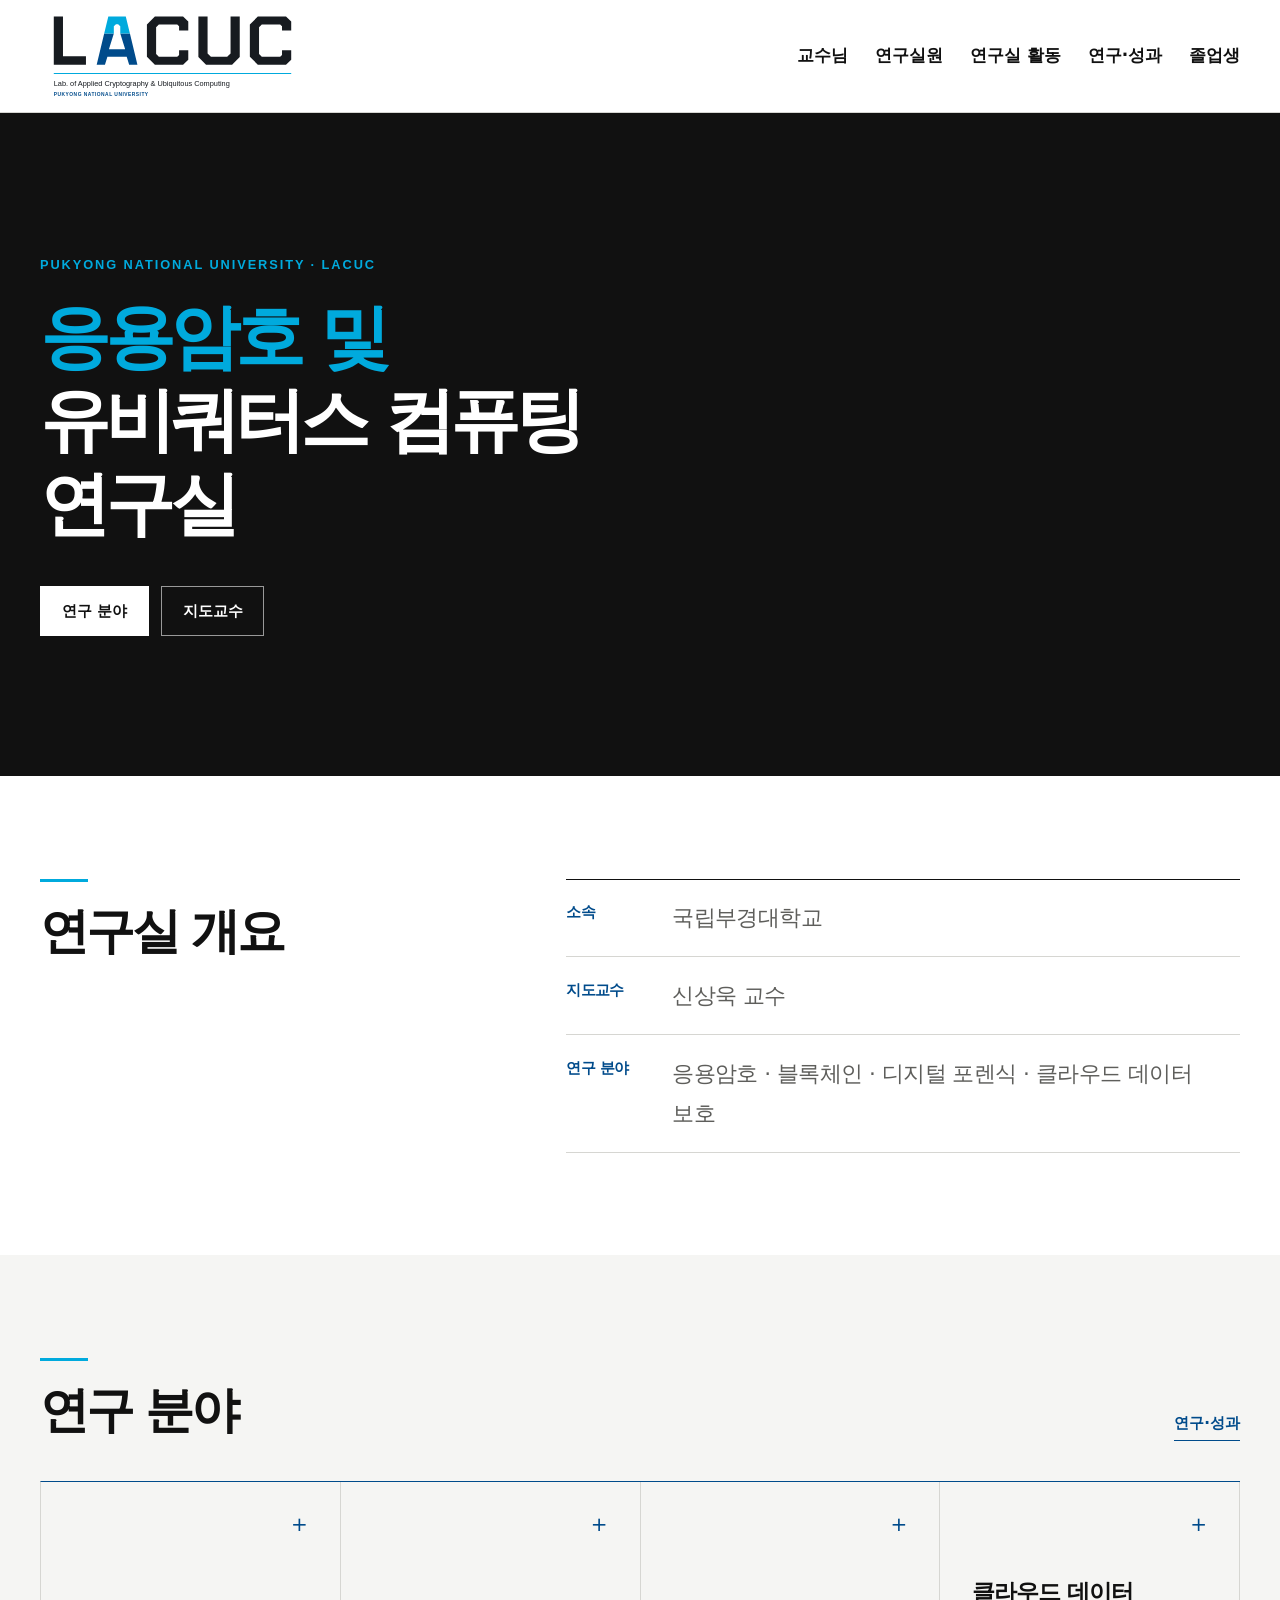
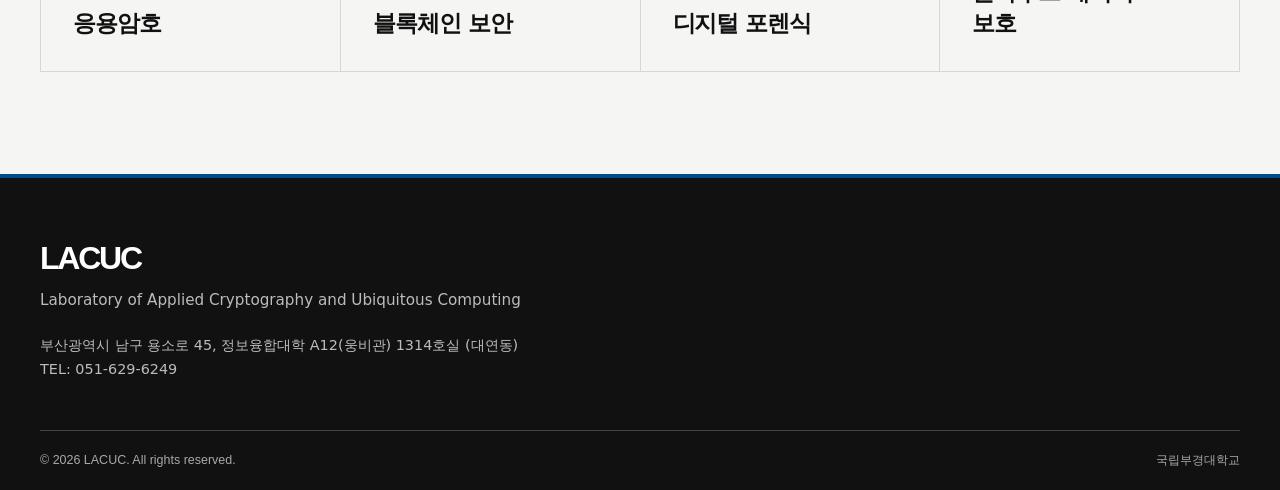
==== site/index.html @ 274a9382 "feat(fe): footer 학교명 표기 위치 정리" ====
<!doctype html>
<html lang="ko">
<head>
  <meta charset="utf-8">
  <meta name="viewport" content="width=device-width, initial-scale=1">
  <meta name="description" content="국립부경대학교 응용암호 및 유비쿼터스 컴퓨팅 연구실 LACUC. 지도교수, 구성원, 연구 분야와 논문을 소개합니다.">
  <title>LACUC | 응용암호 및 유비쿼터스 컴퓨팅 연구실</title>
  <link rel="icon" href="assets/brand/09-app-icon.svg" type="image/svg+xml">
  <link rel="stylesheet" href="assets/style.css">
  <script defer src="assets/main.js"></script>
</head>
<body>
  <a class="skip-link" href="#main">본문으로 이동</a>
  <header class="site-header">
    <div class="container header-inner">
      <a class="brand" href="index.html" aria-label="LACUC 홈으로 이동"><img src="assets/brand/05-signature.svg" alt="" width="265" height="103"></a>
      <button class="menu-toggle" type="button" aria-label="메뉴 열기" aria-controls="site-nav" aria-expanded="false"><span aria-hidden="true"></span></button>
      <nav class="site-nav" id="site-nav" aria-label="주 메뉴">
        <a href="professor.html">교수님</a>
        <a href="members.html">연구실원</a>
        <a href="activities.html">연구실 활동</a>
        <a href="research.html">연구·성과</a>
        <a href="alumni.html">졸업생</a>
      </nav>
    </div>
  </header>
  <main id="main">
    <section class="hero" aria-labelledby="hero-title">
      <div class="container hero-inner">
        <p class="eyebrow light">Pukyong National University · LACUC</p>
        <h1 id="hero-title"><span class="hero-accent">응용암호 및</span><span>유비쿼터스 컴퓨팅</span><span>연구실</span></h1>
        <div class="hero-actions">
          <a class="button inverse" href="research.html">연구 분야</a>
          <a class="button outline-light" href="professor.html">지도교수</a>
        </div>
      </div>
    </section>

    <section class="section" aria-labelledby="about-title">
      <div class="container intro-grid">
        <div><h2 class="section-title" id="about-title">연구실 개요</h2></div>
        <div class="intro-copy">
          <div class="rule-list" aria-label="연구실 개요">
            <div class="row"><strong>소속</strong><span>국립부경대학교</span></div>
            <div class="row"><strong>지도교수</strong><span>신상욱 교수</span></div>
            <div class="row"><strong>연구 분야</strong><span>응용암호 · 블록체인 · 디지털 포렌식 · 클라우드 데이터 보호</span></div>
          </div>
        </div>
      </div>
    </section>

    <section class="section soft" aria-labelledby="research-title">
      <div class="container">
        <div class="section-head"><div><h2 id="research-title">연구 분야</h2></div><a class="text-link" href="research.html">연구·성과</a></div>
        <div class="research-grid">
          <a class="research-card" href="research.html#fields"><h3>응용암호</h3><span class="card-corner" aria-hidden="true">+</span></a>
          <a class="research-card" href="research.html#fields"><h3>블록체인 보안</h3><span class="card-corner" aria-hidden="true">+</span></a>
          <a class="research-card" href="research.html#fields"><h3>디지털 포렌식</h3><span class="card-corner" aria-hidden="true">+</span></a>
          <a class="research-card" href="research.html#fields"><h3>클라우드 데이터 보호</h3><span class="card-corner" aria-hidden="true">+</span></a>
        </div>
      </div>
    </section>
  </main>
  <footer class="site-footer">
    <div class="container footer-inner"><div class="footer-brand">LACUC</div><p class="footer-title">Laboratory of Applied Cryptography and Ubiquitous Computing</p><address class="footer-contact">부산광역시 남구 용소로 45, 정보융합대학 A12(웅비관) 1314호실 (대연동)<br><a href="tel:+82516296249">TEL: 051-629-6249</a></address></div>
    <div class="container footer-bottom"><span>© <span data-year>2026</span> LACUC. All rights reserved.</span><span>국립부경대학교</span></div>
  </footer>
</body>
</html>
---- site/assets/style.css ----
:root {
  color-scheme: light;
  --ink: #111;
  --paper: #fff;
  --soft: #f5f5f3;
  --line: #d6d6d2;
  --muted: #5e5e5b;
  --pknu-navy: #004b8b;
  --pknu-cyan: #00aadd;
  --max: 1200px;
}

* { box-sizing: border-box; }

html { scroll-behavior: smooth; }

body {
  margin: 0;
  background: var(--paper);
  color: var(--ink);
  font-family: "Noto Sans KR", "Apple SD Gothic Neo", "Malgun Gothic", system-ui, sans-serif;
  font-size: 16px;
  line-height: 1.7;
  word-break: keep-all;
}

a { color: inherit; text-decoration: none; }
button { font: inherit; }
img { display: block; max-width: 100%; }
::selection { background: var(--pknu-navy); color: var(--paper); }
:focus-visible { outline: 2px solid currentColor; outline-offset: 4px; }

.skip-link {
  position: fixed;
  z-index: 100;
  left: 1rem;
  top: -5rem;
  padding: .65rem 1rem;
  background: var(--paper);
  color: var(--ink);
  border: 1px solid var(--ink);
}
.skip-link:focus { top: 1rem; }

.container { width: min(calc(100% - 3rem), var(--max)); margin-inline: auto; }
.site-header { position: relative; z-index: 20; background: var(--paper); border-bottom: 1px solid var(--line); }
.header-inner { min-height: 112px; display: flex; align-items: center; justify-content: space-between; gap: 2rem; }
.brand { display: inline-flex; align-items: center; line-height: 1; flex: none; }
.brand img { width: 265px; height: auto; }
.site-nav { display: flex; align-items: center; gap: clamp(1rem, 2.1vw, 2.5rem); }
.site-nav a { display: inline-flex; align-items: center; min-height: 112px; border-bottom: 2px solid transparent; font-size: 1.06rem; font-weight: 600; white-space: nowrap; }
.site-nav a:hover, .site-nav a[aria-current="page"] { border-bottom-color: var(--pknu-navy); color: var(--pknu-navy); }
.menu-toggle { display: none; width: 44px; height: 44px; align-items: center; justify-content: center; border: 1px solid var(--line); background: var(--paper); color: var(--ink); cursor: pointer; }
.menu-toggle span, .menu-toggle span::before, .menu-toggle span::after { display: block; width: 18px; height: 1.5px; background: currentColor; content: ""; position: relative; }
.menu-toggle span::before { position: absolute; top: -6px; }
.menu-toggle span::after { position: absolute; top: 6px; }

.eyebrow { margin: 0 0 1.3rem; font-family: Arial, sans-serif; font-size: .8rem; font-weight: 800; letter-spacing: .15em; text-transform: uppercase; }
.eyebrow.light { color: var(--pknu-cyan); }
.hero { position: relative; overflow: hidden; background: var(--ink); color: var(--paper); }
.hero-inner { padding-block: clamp(6rem, 11vw, 10rem); }
.hero h1 { margin: 0; max-width: 1100px; font-size: clamp(2.7rem, 5.5vw, 5.5rem); line-height: 1.18; font-weight: 750; letter-spacing: -.07em; }
.hero h1 span { display: block; }
.hero-accent { color: var(--pknu-cyan); }
.hero-actions { display: flex; gap: .75rem; flex-wrap: wrap; margin-top: 2.5rem; }
.button { display: inline-flex; align-items: center; justify-content: center; min-height: 50px; padding: .7rem 1.3rem; border: 1px solid var(--ink); font-size: .92rem; font-weight: 700; transition: background .2s, color .2s; }
.button:hover { background: #444; color: #fff; }
.button.inverse { border-color: #fff; background: #fff; color: var(--ink); }
.button.inverse:hover { border-color: var(--pknu-cyan); background: var(--pknu-cyan); color: var(--ink); }
.button.outline-light { border-color: #999; color: #fff; }
.button.outline-light:hover { border-color: #fff; background: #fff; color: var(--ink); }

.section { padding-block: clamp(4.5rem, 8vw, 8rem); }
.section.soft { background: var(--soft); }
.section-head { display: flex; align-items: end; justify-content: space-between; gap: 2rem; margin-bottom: 2.5rem; }
.section-head h2, .section-title { margin: 0; font-size: clamp(2rem, 3.8vw, 3.6rem); line-height: 1.25; letter-spacing: -.065em; font-weight: 750; }
.section-head h2::before, .section-title::before { display: block; width: 48px; height: 3px; margin-bottom: 1.2rem; background: var(--pknu-cyan); content: ""; }
.text-link { display: inline-flex; align-items: center; padding-bottom: .2rem; border-bottom: 1px solid var(--pknu-navy); color: var(--pknu-navy); font-size: .94rem; font-weight: 700; white-space: nowrap; }
.text-link:hover { opacity: .6; }
.intro-grid { display: grid; grid-template-columns: minmax(260px, .8fr) 1.2fr; gap: clamp(2rem, 6vw, 7rem); align-items: start; }
.intro-copy { max-width: 700px; font-size: clamp(1.1rem, 1.8vw, 1.35rem); line-height: 1.85; letter-spacing: -.025em; }
.rule-list { border-top: 1px solid var(--ink); }
.rule-list .row { display: grid; grid-template-columns: 90px 1fr; gap: 1rem; border-bottom: 1px solid var(--line); padding-block: 1.15rem; }
.rule-list strong { color: var(--pknu-navy); font-size: .92rem; }
.rule-list span { color: var(--muted); }

.research-grid { display: grid; grid-template-columns: repeat(4, minmax(0, 1fr)); border-top: 1px solid var(--pknu-navy); border-left: 1px solid var(--line); }
.research-card { min-height: 190px; display: flex; align-items: end; justify-content: space-between; gap: 1rem; padding: 2rem; border-right: 1px solid var(--line); border-bottom: 1px solid var(--line); transition: background .2s, color .2s; }
.research-card:hover { background: #f1f4f6; color: var(--pknu-navy); }
.research-card h3 { margin: 0; font-size: 1.45rem; line-height: 1.35; letter-spacing: -.045em; }
.research-card .card-corner { align-self: flex-start; color: var(--pknu-navy); font-size: 1.25rem; line-height: 1; }

.page-hero { border-bottom: 1px solid var(--ink); }
.page-hero .container { padding-block: clamp(3.5rem, 6vw, 5.5rem); }
.page-hero h1 { margin: 0; font-size: clamp(3.1rem, 6.5vw, 6rem); line-height: 1.14; letter-spacing: -.075em; }
.page-hero h1::before { display: block; width: 54px; height: 4px; margin-bottom: 1.5rem; background: var(--pknu-cyan); content: ""; }
.page-hero p:not(.eyebrow) { max-width: 670px; margin: 1.3rem 0 0; color: var(--muted); font-size: 1.08rem; }
.section-divider { position: relative; border-top: 1px solid var(--ink); padding-top: 1.4rem; }
.section-divider::before { position: absolute; top: -1px; left: 0; width: 54px; height: 3px; background: var(--pknu-cyan); content: ""; }
.subsection-head { display: flex; justify-content: space-between; align-items: baseline; gap: 1.5rem; margin-bottom: 1.8rem; }
.subsection-head h2 { margin: 0; font-size: clamp(1.7rem, 3vw, 2.5rem); letter-spacing: -.06em; }

.professor-layout { display: grid; grid-template-columns: minmax(280px, 410px) 1fr; gap: clamp(2.5rem, 7vw, 7rem); align-items: start; }
.professor-photo { margin: 0; }
.professor-photo img { width: 100%; aspect-ratio: 4 / 5; object-fit: cover; object-position: center top; background: var(--soft); }
.professor-info h2 { margin: .4rem 0 0; color: var(--pknu-navy); font-size: clamp(3rem, 5vw, 5rem); line-height: 1.15; letter-spacing: -.08em; }
.professor-info .romanized { margin: .3rem 0 1.8rem; color: var(--muted); font-family: Arial, sans-serif; font-size: 1.2rem; }
.detail-list { margin: 0; border-top: 1px solid var(--ink); }
.detail-list div { display: grid; grid-template-columns: 130px 1fr; gap: 1rem; padding-block: 1rem; border-bottom: 1px solid var(--line); }
.detail-list dt { font-weight: 700; }
.detail-list dd { margin: 0; color: var(--muted); }
.email-copy { padding: 0; border: 0; background: none; color: var(--pknu-navy); font: inherit; text-align: left; text-decoration: underline; text-underline-offset: .2em; overflow-wrap: anywhere; cursor: pointer; }
.email-copy:disabled { color: var(--muted); text-decoration: none; cursor: default; }
.copy-feedback:not(:empty) { margin-left: .5rem; color: var(--pknu-navy); font-size: .85em; }
.timeline { border-top: 1px solid var(--ink); }
.timeline-item { display: grid; grid-template-columns: 220px 1fr; gap: 2rem; padding-block: 1.3rem; border-bottom: 1px solid var(--line); }
.timeline-item .date { color: var(--pknu-navy); font-family: Arial, sans-serif; font-weight: 700; letter-spacing: .02em; }
.timeline-item p { margin: 0; }
.timeline-item strong { display: block; }
.timeline-item span { color: var(--muted); }

.placeholder { min-height: 330px; display: grid; place-items: center; padding: 2.5rem; border: 1px solid var(--line); background: var(--soft); text-align: center; }
.placeholder-inner { max-width: 370px; }
.placeholder-symbol { width: 49px; height: 49px; display: grid; place-items: center; margin: 0 auto 1.3rem; border: 1px solid #999; border-radius: 50%; color: #777; font-family: Arial, sans-serif; font-size: 1.35rem; }
.placeholder h3 { margin: 0 0 .5rem; font-size: 1.25rem; letter-spacing: -.035em; }
.placeholder p { margin: 0; color: var(--muted); font-size: .93rem; }
.placeholder.compact { min-height: 235px; }
.member-grid { display: grid; grid-template-columns: repeat(2, minmax(0, 1fr)); gap: 1.2rem; }
.member-card { display: grid; grid-template-columns: 42% 1fr; border: 1px solid var(--line); background: var(--paper); }
.member-card .photo-placeholder { min-height: 280px; display: grid; place-items: center; background: var(--soft); border-right: 1px dashed var(--line); color: #777; text-align: center; font-size: .9rem; }
.member-card > img { width: 100%; height: 100%; min-height: 280px; object-fit: cover; }
.member-card .card-body { padding: 1.4rem; }
.member-card h3 { margin: 0 0 .4rem; font-size: 1.1rem; }
.member-card p { margin: 0; color: var(--muted); font-size: .9rem; }
.member-card dl { margin: 1.2rem 0 0; border-top: 1px solid var(--line); }
.member-card dl div { display: flex; gap: 1rem; justify-content: space-between; padding-top: .55rem; font-size: .9rem; }
.member-card dt { font-weight: 700; }
.member-card dd { min-width: 0; margin: 0; color: var(--muted); overflow-wrap: anywhere; }
.member-card dd a { color: var(--pknu-navy); text-decoration: underline; text-underline-offset: .2em; }
.gallery-grid { display: grid; grid-template-columns: repeat(3, minmax(0, 1fr)); grid-auto-rows: 220px; gap: 1rem; }
.gallery-slot { display: flex; flex-direction: column; align-items: center; justify-content: center; padding: 1rem; border: 1px dashed #aaa; background: var(--soft); color: var(--muted); text-align: center; }
.gallery-slot:first-child { grid-column: span 2; grid-row: span 2; }
.gallery-slot span { display: grid; place-items: center; width: 42px; height: 42px; border: 1px solid #999; border-radius: 50%; font-family: Arial, sans-serif; font-size: 1.4rem; }
.gallery-slot p { margin: .75rem 0 0; font-size: .93rem; }
.gallery-slot:has(> img) { padding: 0; border-style: solid; }
.gallery-slot > img { width: 100%; height: 100%; object-fit: cover; }

.field-list { border-top: 1px solid var(--pknu-navy); }
.field-row { display: flex; align-items: center; gap: 1.5rem; padding-block: 1.7rem; border-bottom: 1px solid var(--line); }
.field-row::before { width: 8px; height: 8px; flex: none; background: var(--pknu-cyan); content: ""; }
.field-row h3 { margin: 0; font-size: clamp(1.25rem, 2vw, 1.65rem); letter-spacing: -.045em; }
.paper-list { border-top: 1px solid var(--ink); }
.paper-item { display: grid; grid-template-columns: 72px 1fr; gap: 1.5rem; padding-block: 1.4rem; border-bottom: 1px solid var(--line); }
.paper-year { color: var(--pknu-navy); font-family: Arial, sans-serif; font-weight: 800; }
.paper-item h3 { margin: 0 0 .35rem; font-size: 1.08rem; font-weight: 700; line-height: 1.5; word-break: normal; overflow-wrap: anywhere; }
.paper-item p { margin: 0; color: var(--muted); font-size: .9rem; }
.alumni-grid { display: grid; grid-template-columns: repeat(3, minmax(0, 1fr)); margin: 0; padding: 0; border-top: 1px solid var(--pknu-navy); border-left: 1px solid var(--line); list-style: none; }
.alumni-grid li { min-height: 125px; display: flex; align-items: center; padding: 1.8rem; border-right: 1px solid var(--line); border-bottom: 1px solid var(--line); font-size: clamp(1.25rem, 2vw, 1.7rem); font-weight: 700; letter-spacing: -.045em; }
.alumni-grid small { display: block; margin-top: .2rem; color: var(--muted); font-size: .9rem; font-weight: 500; line-height: 1.4; letter-spacing: 0; overflow-wrap: anywhere; }

.site-footer { border-top: 4px solid var(--pknu-navy); background: var(--ink); color: var(--paper); }
.footer-inner { padding-block: 4rem 3rem; }
.footer-brand { font-family: Arial, sans-serif; font-size: 2rem; font-weight: 800; letter-spacing: -.07em; line-height: 1; }
.footer-title { margin: .85rem 0 0; color: #bcbcbc; font-size: .95rem; white-space: nowrap; }
.footer-contact { margin: 1.2rem 0 0; color: #bcbcbc; font-size: .9rem; font-style: normal; }
.footer-contact a { color: inherit; text-decoration: none; }
.footer-bottom { display: flex; justify-content: space-between; gap: 1rem; padding-block: 1.2rem; border-top: 1px solid #444; color: #a9a9a9; font-family: Arial, sans-serif; font-size: .78rem; }

@media (max-width: 960px) {
  .header-inner { min-height: 84px; }
  .brand img { width: 205px; }
  .menu-toggle { display: inline-flex; }
  .site-nav { display: none; position: absolute; top: 84px; left: 0; right: 0; padding: .5rem 1.5rem 1.4rem; background: var(--paper); border-bottom: 1px solid var(--ink); box-shadow: 0 18px 25px rgba(0,0,0,.06); }
  .site-nav.open { display: grid; gap: 0; }
  .site-nav a { min-height: 52px; border-bottom: 1px solid var(--line); }
  .site-nav a[aria-current="page"] { border-bottom-color: var(--ink); }
  .intro-grid, .professor-layout { grid-template-columns: 1fr; }
  .professor-photo { max-width: 410px; }
  .research-grid { grid-template-columns: repeat(2, minmax(0, 1fr)); }
  .gallery-grid { grid-template-columns: repeat(2, 1fr); }
  .alumni-grid { grid-template-columns: repeat(2, 1fr); }
}

@media (max-width: 800px) {
  .member-grid { grid-template-columns: 1fr; }
}

@media (max-width: 640px) {
  .container { width: min(calc(100% - 2rem), var(--max)); }
  .brand img { width: 180px; }
  .hero-inner { padding-block: 6rem 5rem; }
  .hero h1 { font-size: clamp(2.35rem, 9vw, 3.5rem); }
  .section-head, .subsection-head { display: block; }
  .section-head .text-link { margin-top: 1.3rem; }
  .research-grid, .member-grid, .gallery-grid, .alumni-grid { grid-template-columns: 1fr; }
  .research-card { min-height: 145px; padding: 1.5rem; }
  .member-card { grid-template-columns: 38% 1fr; }
  .member-card .photo-placeholder { min-height: 230px; }
  .member-card > img { min-height: 230px; }
  .gallery-grid { grid-auto-rows: 210px; }
  .gallery-slot:first-child { grid-column: auto; grid-row: auto; }
  .timeline-item { grid-template-columns: 1fr; gap: .3rem; }
  .footer-bottom { display: block; }
  .footer-title { white-space: normal; }
  .footer-bottom > span { display: block; margin-bottom: .4rem; }
}

@media (prefers-reduced-motion: reduce) {
  html { scroll-behavior: auto; }
  *, *::before, *::after { transition-duration: .01ms !important; animation-duration: .01ms !important; }
}
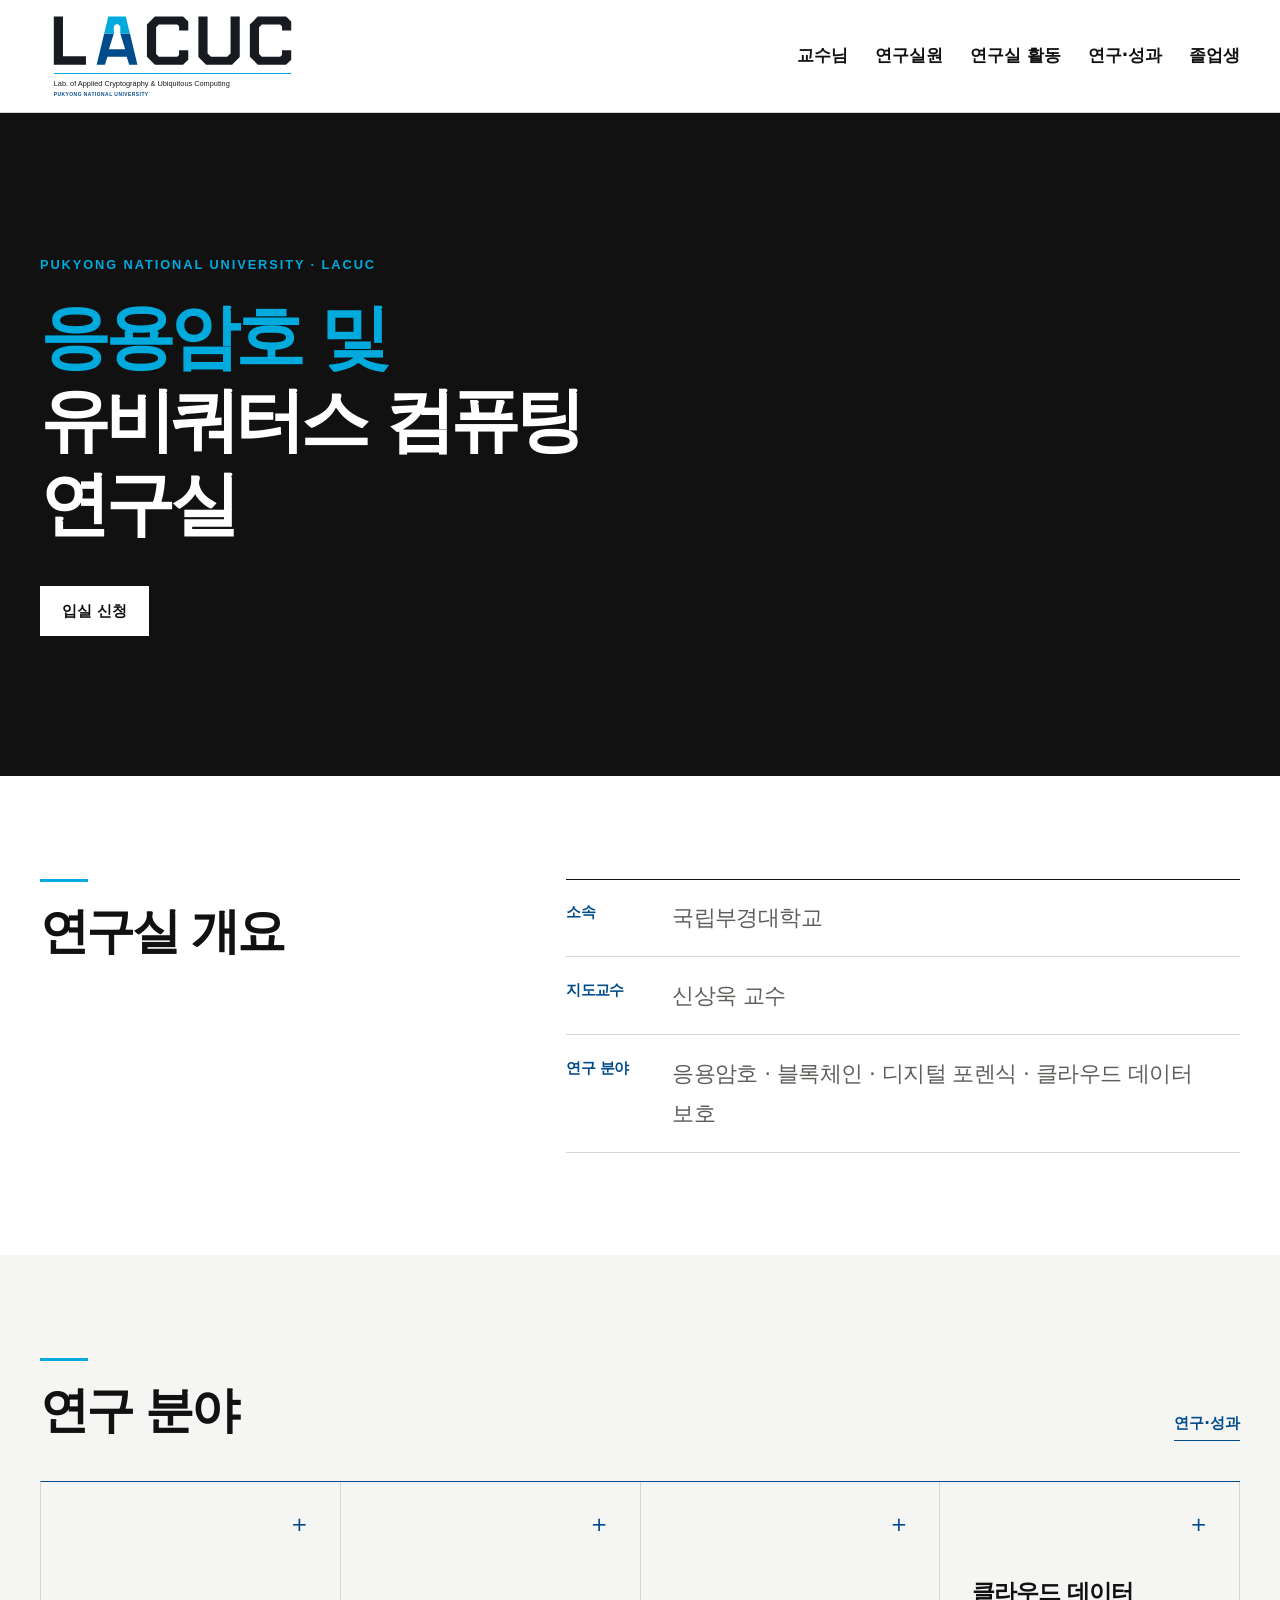
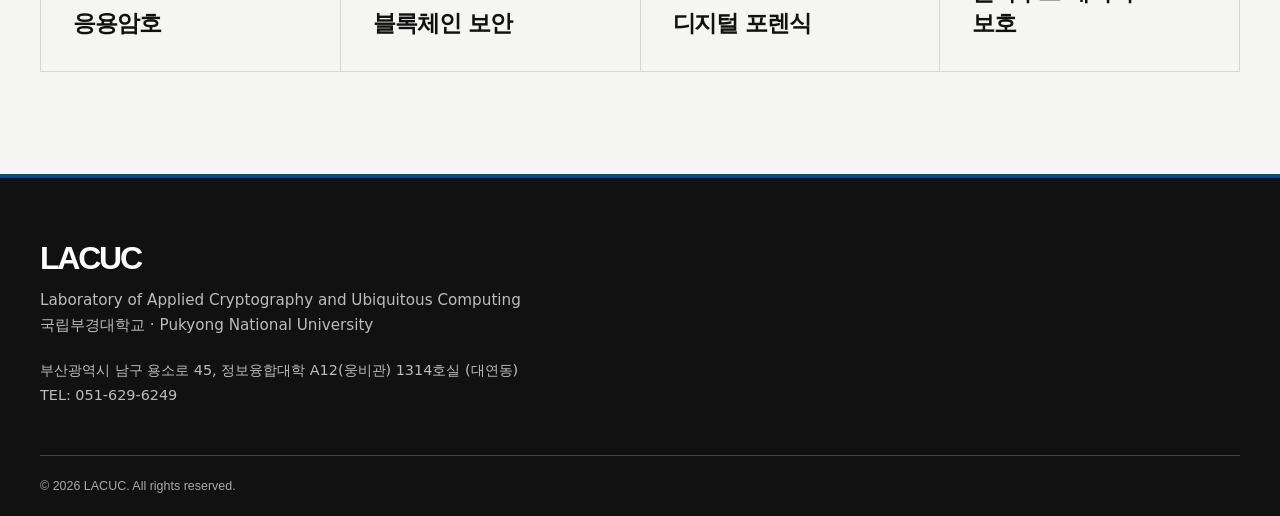
==== commit abf3d2a7: "feat(fe): 연구실원·활동 갤러리와 입실 신청 정보 갱신" ====
--- a/site/index.html
+++ b/site/index.html
@@ -30,8 +30,7 @@
         <p class="eyebrow light">Pukyong National University · LACUC</p>
         <h1 id="hero-title"><span class="hero-accent">응용암호 및</span><span>유비쿼터스 컴퓨팅</span><span>연구실</span></h1>
         <div class="hero-actions">
-          <a class="button inverse" href="research.html">연구 분야</a>
-          <a class="button outline-light" href="professor.html">지도교수</a>
+          <a class="button inverse" href="https://www.google.com/" target="_blank" rel="noopener noreferrer" aria-label="입실 신청, 새 창에서 열기">입실 신청</a>
         </div>
       </div>
     </section>
@@ -62,8 +61,8 @@
     </section>
   </main>
   <footer class="site-footer">
-    <div class="container footer-inner"><div class="footer-brand">LACUC</div><p class="footer-title">Laboratory of Applied Cryptography and Ubiquitous Computing</p><address class="footer-contact">부산광역시 남구 용소로 45, 정보융합대학 A12(웅비관) 1314호실 (대연동)<br><a href="tel:+82516296249">TEL: 051-629-6249</a></address></div>
-    <div class="container footer-bottom"><span>© <span data-year>2026</span> LACUC. All rights reserved.</span><span>국립부경대학교</span></div>
+    <div class="container footer-inner"><div class="footer-brand">LACUC</div><p class="footer-title">Laboratory of Applied Cryptography and Ubiquitous Computing<br>국립부경대학교 · <span lang="en">Pukyong National University</span></p><address class="footer-contact">부산광역시 남구 용소로 45, 정보융합대학 A12(웅비관) 1314호실 (대연동)<br><a href="tel:+82516296249">TEL: 051-629-6249</a></address></div>
+    <div class="container footer-bottom"><span>© <span data-year>2026</span> LACUC. All rights reserved.</span></div>
   </footer>
 </body>
 </html>
--- a/site/assets/style.css
+++ b/site/assets/style.css
@@ -131,19 +131,21 @@
 .member-card > img { width: 100%; height: 100%; min-height: 280px; object-fit: cover; }
 .member-card .card-body { padding: 1.4rem; }
 .member-card h3 { margin: 0 0 .4rem; font-size: 1.1rem; }
+.member-name-row { display: flex; align-items: baseline; gap: .45rem; margin-bottom: .4rem; }
+.member-name-row h3 { margin: 0; white-space: nowrap; }
+.member-card .member-role { white-space: nowrap; }
 .member-card p { margin: 0; color: var(--muted); font-size: .9rem; }
+.member-card .romanized { margin: -.2rem 0 .75rem; font-family: Arial, sans-serif; font-size: .9rem; }
 .member-card dl { margin: 1.2rem 0 0; border-top: 1px solid var(--line); }
-.member-card dl div { display: flex; gap: 1rem; justify-content: space-between; padding-top: .55rem; font-size: .9rem; }
-.member-card dt { font-weight: 700; }
-.member-card dd { min-width: 0; margin: 0; color: var(--muted); overflow-wrap: anywhere; }
+.member-card dl div { display: flex; gap: .65rem; justify-content: space-between; padding-top: .55rem; font-size: .9rem; }
+.member-card dt { flex: none; font-weight: 700; white-space: nowrap; }
+.member-card dd { min-width: 0; margin: 0; color: var(--muted); font-size: .82rem; line-height: 1.5; text-align: right; overflow-wrap: anywhere; }
+.member-interests span { display: block; }
 .member-card dd a { color: var(--pknu-navy); text-decoration: underline; text-underline-offset: .2em; }
-.gallery-grid { display: grid; grid-template-columns: repeat(3, minmax(0, 1fr)); grid-auto-rows: 220px; gap: 1rem; }
-.gallery-slot { display: flex; flex-direction: column; align-items: center; justify-content: center; padding: 1rem; border: 1px dashed #aaa; background: var(--soft); color: var(--muted); text-align: center; }
-.gallery-slot:first-child { grid-column: span 2; grid-row: span 2; }
-.gallery-slot span { display: grid; place-items: center; width: 42px; height: 42px; border: 1px solid #999; border-radius: 50%; font-family: Arial, sans-serif; font-size: 1.4rem; }
-.gallery-slot p { margin: .75rem 0 0; font-size: .93rem; }
-.gallery-slot:has(> img) { padding: 0; border-style: solid; }
-.gallery-slot > img { width: 100%; height: 100%; object-fit: cover; }
+.gallery-grid { display: grid; grid-template-columns: repeat(3, minmax(0, 1fr)); gap: 1rem; }
+.gallery-card { min-width: 0; margin: 0; border: 1px solid var(--line); background: var(--paper); }
+.gallery-card img { display: block; width: 100%; aspect-ratio: 4 / 3; object-fit: contain; background: var(--paper); }
+.gallery-card figcaption { padding: .6rem .9rem; border-top: 1px solid var(--line); background: var(--paper); color: var(--ink); font-size: .94rem; font-weight: 700; line-height: 1.5; text-align: center; }
 
 .field-list { border-top: 1px solid var(--pknu-navy); }
 .field-row { display: flex; align-items: center; gap: 1.5rem; padding-block: 1.7rem; border-bottom: 1px solid var(--line); }
@@ -177,7 +179,7 @@
   .intro-grid, .professor-layout { grid-template-columns: 1fr; }
   .professor-photo { max-width: 410px; }
   .research-grid { grid-template-columns: repeat(2, minmax(0, 1fr)); }
-  .gallery-grid { grid-template-columns: repeat(2, 1fr); }
+  .gallery-grid { grid-template-columns: repeat(2, minmax(0, 1fr)); }
   .alumni-grid { grid-template-columns: repeat(2, 1fr); }
 }
 
@@ -192,19 +194,26 @@
   .hero h1 { font-size: clamp(2.35rem, 9vw, 3.5rem); }
   .section-head, .subsection-head { display: block; }
   .section-head .text-link { margin-top: 1.3rem; }
-  .research-grid, .member-grid, .gallery-grid, .alumni-grid { grid-template-columns: 1fr; }
+  .research-grid, .member-grid, .alumni-grid { grid-template-columns: 1fr; }
+  .gallery-grid { grid-template-columns: 1fr; }
   .research-card { min-height: 145px; padding: 1.5rem; }
   .member-card { grid-template-columns: 38% 1fr; }
   .member-card .photo-placeholder { min-height: 230px; }
   .member-card > img { min-height: 230px; }
-  .gallery-grid { grid-auto-rows: 210px; }
-  .gallery-slot:first-child { grid-column: auto; grid-row: auto; }
+  .member-card dl div { display: block; }
+  .member-card dt { margin-bottom: .1rem; }
   .timeline-item { grid-template-columns: 1fr; gap: .3rem; }
   .footer-bottom { display: block; }
   .footer-title { white-space: normal; }
   .footer-bottom > span { display: block; margin-bottom: .4rem; }
 }
 
+@media (max-width: 480px) {
+  .member-card { grid-template-columns: 35% 1fr; }
+  .member-card .card-body { padding: 1rem; }
+  .member-card .member-interests { font-size: .75rem; letter-spacing: -.01em; }
+}
+
 @media (prefers-reduced-motion: reduce) {
   html { scroll-behavior: auto; }
   *, *::before, *::after { transition-duration: .01ms !important; animation-duration: .01ms !important; }
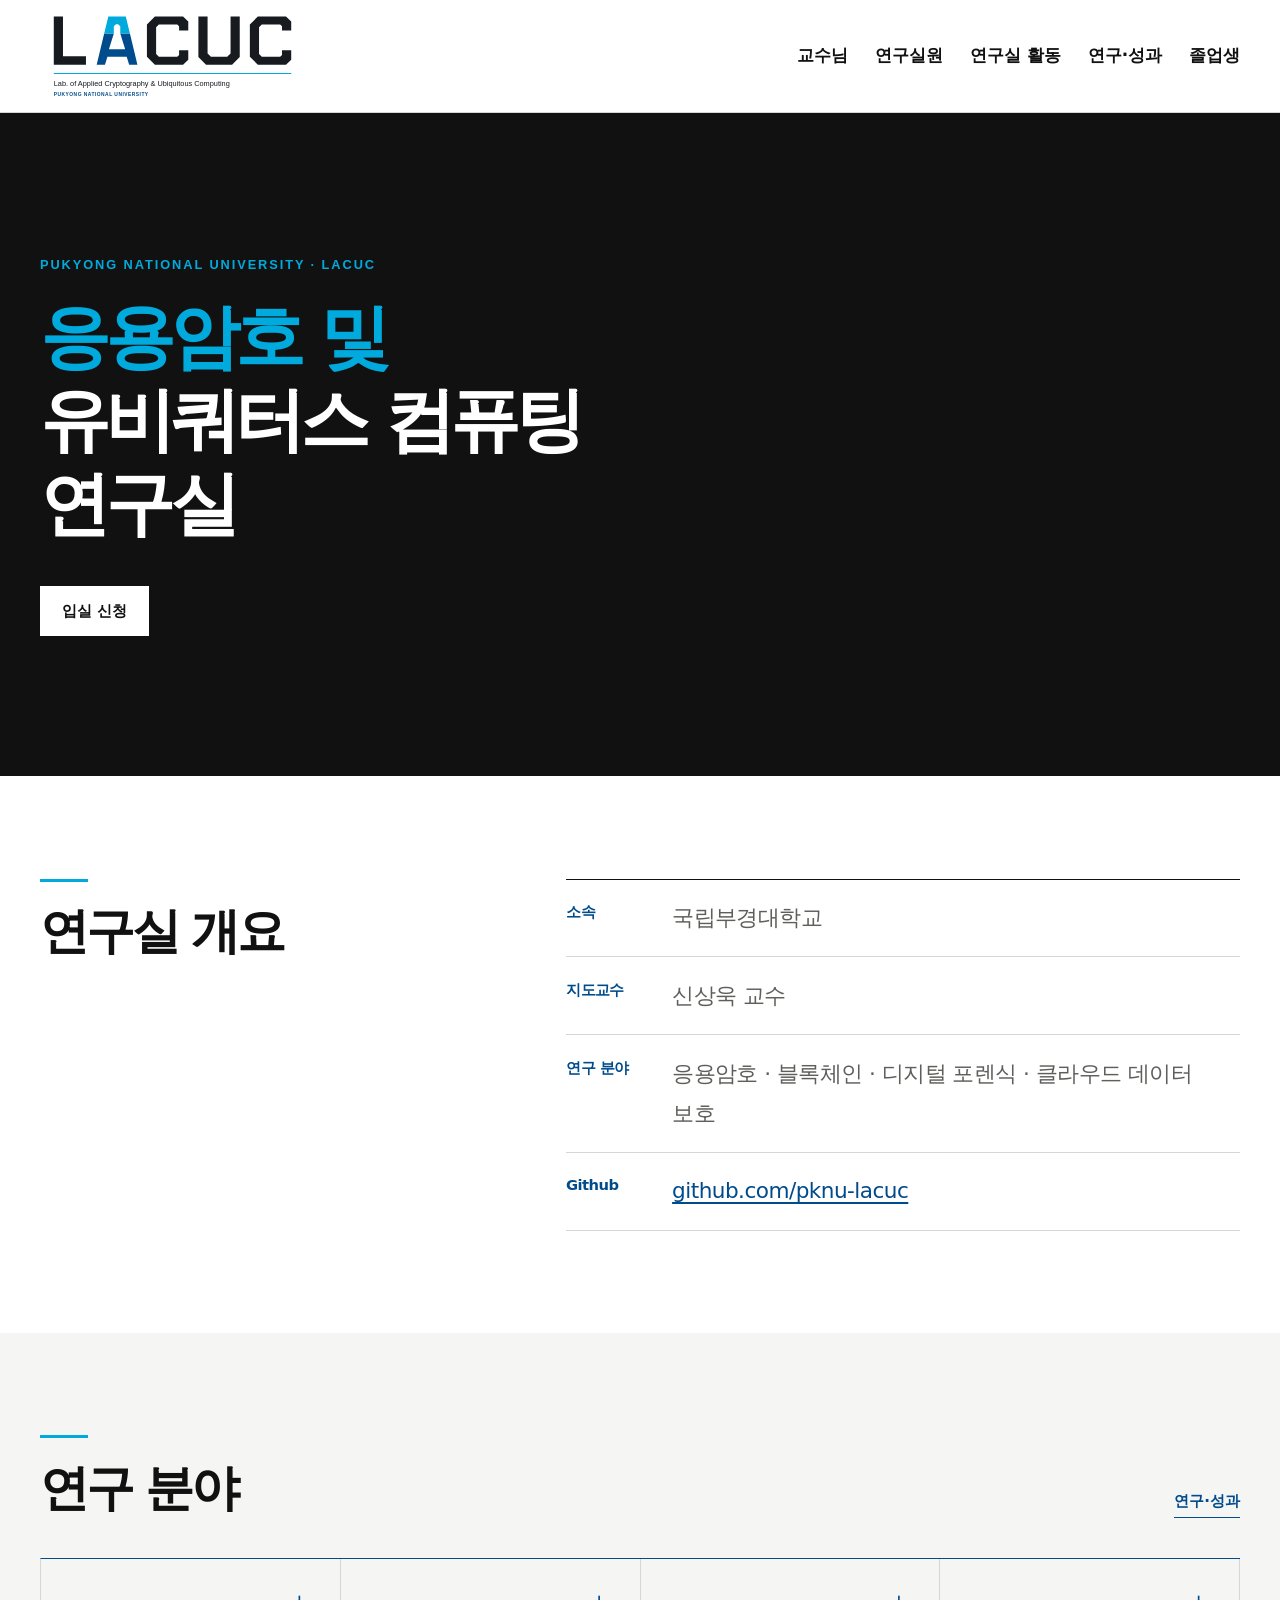
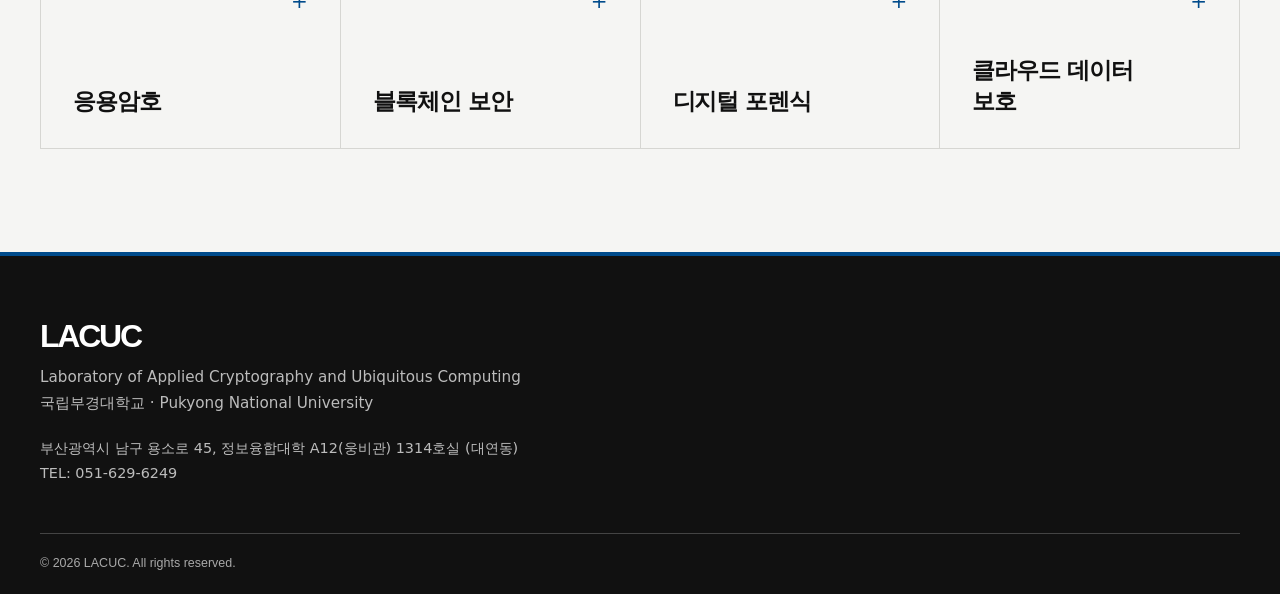
==== commit bba1e17c: "feat(fe): 홈 연구실 개요에 Github 링크 추가" ====
--- a/site/index.html
+++ b/site/index.html
@@ -5,6 +5,21 @@
   <meta name="viewport" content="width=device-width, initial-scale=1">
   <meta name="description" content="국립부경대학교 응용암호 및 유비쿼터스 컴퓨팅 연구실 LACUC. 지도교수, 구성원, 연구 분야와 논문을 소개합니다.">
   <title>LACUC | 응용암호 및 유비쿼터스 컴퓨팅 연구실</title>
+  <meta property="og:type" content="website">
+  <meta property="og:locale" content="ko_KR">
+  <meta property="og:site_name" content="LACUC">
+  <meta property="og:title" content="LACUC | 응용암호 및 유비쿼터스 컴퓨팅 연구실">
+  <meta property="og:description" content="국립부경대학교 LACUC 연구실 홈페이지입니다.">
+  <meta property="og:url" content="https://pknu-lacuc.github.io/">
+  <meta property="og:image" content="https://pknu-lacuc.github.io/assets/share-preview.png">
+  <meta property="og:image:type" content="image/png">
+  <meta property="og:image:width" content="1200">
+  <meta property="og:image:height" content="630">
+  <meta property="og:image:alt" content="국립부경대학교 LACUC 로고">
+  <meta name="twitter:card" content="summary_large_image">
+  <meta name="twitter:title" content="LACUC | 응용암호 및 유비쿼터스 컴퓨팅 연구실">
+  <meta name="twitter:description" content="국립부경대학교 LACUC 연구실 홈페이지입니다.">
+  <meta name="twitter:image" content="https://pknu-lacuc.github.io/assets/share-preview.png">
   <link rel="icon" href="assets/brand/09-app-icon.svg" type="image/svg+xml">
   <link rel="stylesheet" href="assets/style.css">
   <script defer src="assets/main.js"></script>
@@ -30,7 +45,7 @@
         <p class="eyebrow light">Pukyong National University · LACUC</p>
         <h1 id="hero-title"><span class="hero-accent">응용암호 및</span><span>유비쿼터스 컴퓨팅</span><span>연구실</span></h1>
         <div class="hero-actions">
-          <a class="button inverse" href="https://www.google.com/" target="_blank" rel="noopener noreferrer" aria-label="입실 신청, 새 창에서 열기">입실 신청</a>
+          <a class="button inverse" href="https://forms.gle/EFG9gLSX9TRuJ3Ts9" target="_blank" rel="noopener noreferrer" aria-label="입실 신청, 새 창에서 열기">입실 신청</a>
         </div>
       </div>
     </section>
@@ -43,6 +58,7 @@
             <div class="row"><strong>소속</strong><span>국립부경대학교</span></div>
             <div class="row"><strong>지도교수</strong><span>신상욱 교수</span></div>
             <div class="row"><strong>연구 분야</strong><span>응용암호 · 블록체인 · 디지털 포렌식 · 클라우드 데이터 보호</span></div>
+            <div class="row"><strong>Github</strong><span><a href="https://github.com/pknu-lacuc" target="_blank" rel="noopener noreferrer" aria-label="LACUC Github, 새 창에서 열기">github.com/pknu-lacuc</a></span></div>
           </div>
         </div>
       </div>
--- a/site/assets/style.css
+++ b/site/assets/style.css
@@ -83,6 +83,7 @@
 .rule-list .row { display: grid; grid-template-columns: 90px 1fr; gap: 1rem; border-bottom: 1px solid var(--line); padding-block: 1.15rem; }
 .rule-list strong { color: var(--pknu-navy); font-size: .92rem; }
 .rule-list span { color: var(--muted); }
+.rule-list a { color: var(--pknu-navy); text-decoration: underline; text-underline-offset: .2em; overflow-wrap: anywhere; }
 
 .research-grid { display: grid; grid-template-columns: repeat(4, minmax(0, 1fr)); border-top: 1px solid var(--pknu-navy); border-left: 1px solid var(--line); }
 .research-card { min-height: 190px; display: flex; align-items: end; justify-content: space-between; gap: 1rem; padding: 2rem; border-right: 1px solid var(--line); border-bottom: 1px solid var(--line); transition: background .2s, color .2s; }
@@ -148,9 +149,18 @@
 .gallery-card figcaption { padding: .6rem .9rem; border-top: 1px solid var(--line); background: var(--paper); color: var(--ink); font-size: .94rem; font-weight: 700; line-height: 1.5; text-align: center; }
 
 .field-list { border-top: 1px solid var(--pknu-navy); }
-.field-row { display: flex; align-items: center; gap: 1.5rem; padding-block: 1.7rem; border-bottom: 1px solid var(--line); }
-.field-row::before { width: 8px; height: 8px; flex: none; background: var(--pknu-cyan); content: ""; }
-.field-row h3 { margin: 0; font-size: clamp(1.25rem, 2vw, 1.65rem); letter-spacing: -.045em; }
+.field-row { border-bottom: 1px solid var(--line); }
+.field-row summary { display: flex; align-items: center; gap: 1.5rem; padding-block: 1.7rem; list-style: none; cursor: pointer; }
+.field-row summary::marker { content: ""; }
+.field-row summary::-webkit-details-marker { display: none; }
+.field-row summary::before { width: 0; height: 0; flex: none; border-top: 6px solid transparent; border-bottom: 6px solid transparent; border-left: 9px solid var(--pknu-cyan); transition: transform .2s; content: ""; }
+.field-row[open] summary::before { transform: rotate(90deg); }
+.field-row summary:hover h3, .field-row[open] h3 { color: var(--pknu-navy); }
+.field-row h3 { flex: 1; margin: 0; font-size: clamp(1.25rem, 2vw, 1.65rem); letter-spacing: -.045em; }
+.field-content { display: grid; grid-template-columns: minmax(0, .9fr) minmax(0, 1fr); gap: clamp(1.5rem, 5vw, 4rem); align-items: center; padding: 0 0 2rem 1.5rem; }
+.field-content p { margin: 0; max-width: 58ch; color: var(--muted); font-size: 1rem; line-height: 1.85; }
+.field-figure { margin: 0; border: 1px solid var(--line); background: var(--soft); }
+.field-figure img { width: 100%; height: auto; }
 .paper-list { border-top: 1px solid var(--ink); }
 .paper-item { display: grid; grid-template-columns: 72px 1fr; gap: 1.5rem; padding-block: 1.4rem; border-bottom: 1px solid var(--line); }
 .paper-year { color: var(--pknu-navy); font-family: Arial, sans-serif; font-weight: 800; }
@@ -185,6 +195,7 @@
 
 @media (max-width: 800px) {
   .member-grid { grid-template-columns: 1fr; }
+  .field-content { grid-template-columns: 1fr; padding-left: 0; }
 }
 
 @media (max-width: 640px) {
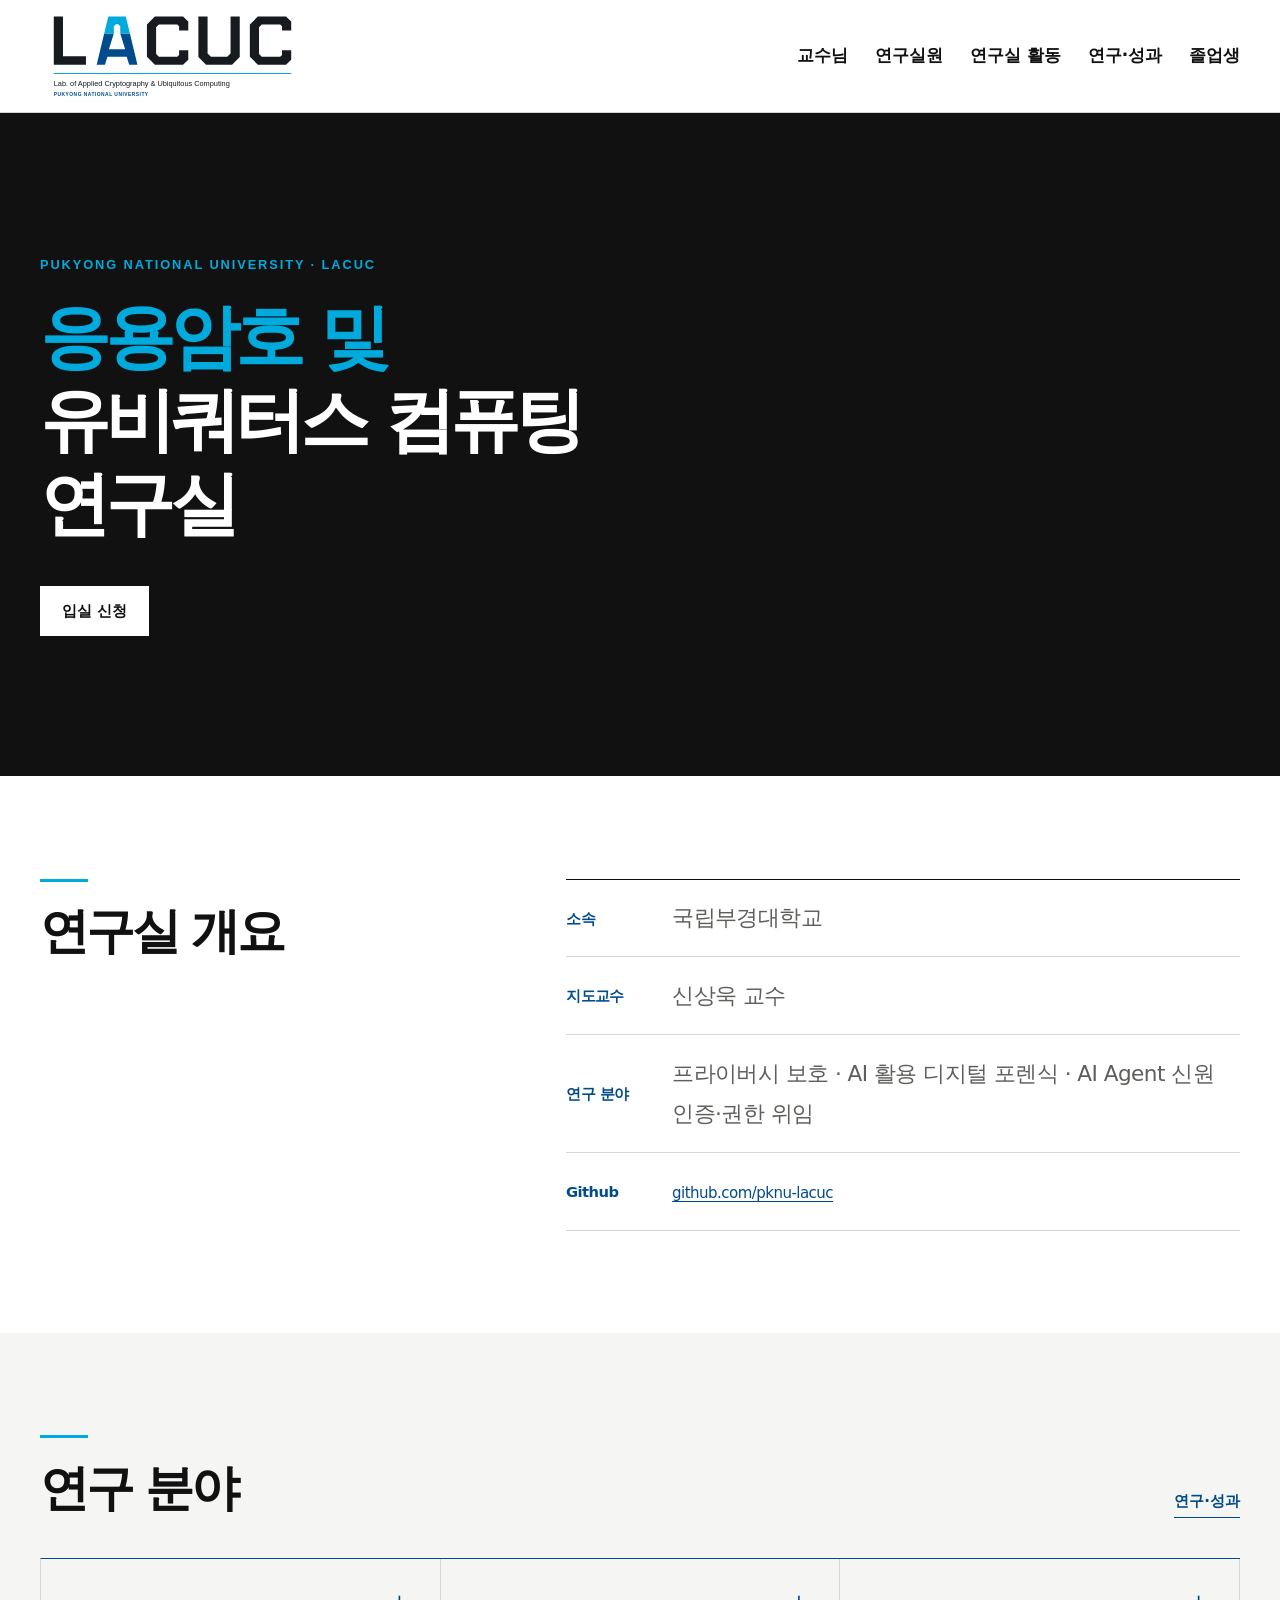
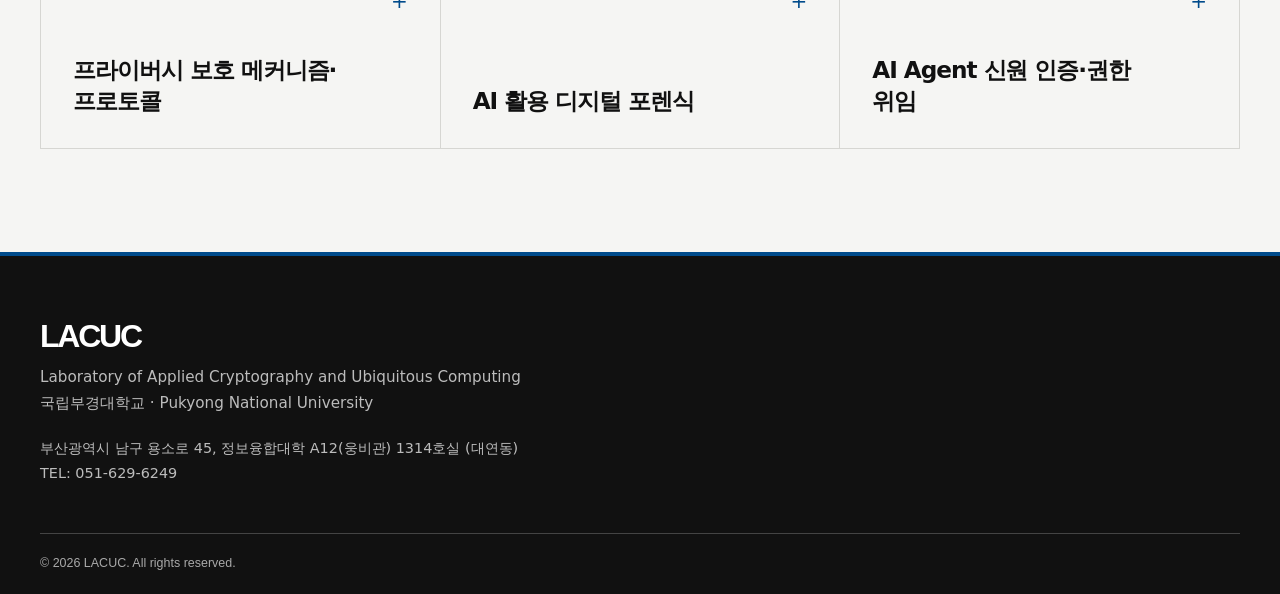
==== commit 735dfe73: "feat(fe): 연구 분야와 연구실원 과정 정보 갱신" ====
--- a/site/index.html
+++ b/site/index.html
@@ -57,7 +57,7 @@
           <div class="rule-list" aria-label="연구실 개요">
             <div class="row"><strong>소속</strong><span>국립부경대학교</span></div>
             <div class="row"><strong>지도교수</strong><span>신상욱 교수</span></div>
-            <div class="row"><strong>연구 분야</strong><span>응용암호 · 블록체인 · 디지털 포렌식 · 클라우드 데이터 보호</span></div>
+            <div class="row"><strong>연구 분야</strong><span>프라이버시 보호 · AI 활용 디지털 포렌식 · AI Agent 신원 인증·권한 위임</span></div>
             <div class="row"><strong>Github</strong><span><a href="https://github.com/pknu-lacuc" target="_blank" rel="noopener noreferrer" aria-label="LACUC Github, 새 창에서 열기">github.com/pknu-lacuc</a></span></div>
           </div>
         </div>
@@ -68,10 +68,9 @@
       <div class="container">
         <div class="section-head"><div><h2 id="research-title">연구 분야</h2></div><a class="text-link" href="research.html">연구·성과</a></div>
         <div class="research-grid">
-          <a class="research-card" href="research.html#fields"><h3>응용암호</h3><span class="card-corner" aria-hidden="true">+</span></a>
-          <a class="research-card" href="research.html#fields"><h3>블록체인 보안</h3><span class="card-corner" aria-hidden="true">+</span></a>
-          <a class="research-card" href="research.html#fields"><h3>디지털 포렌식</h3><span class="card-corner" aria-hidden="true">+</span></a>
-          <a class="research-card" href="research.html#fields"><h3>클라우드 데이터 보호</h3><span class="card-corner" aria-hidden="true">+</span></a>
+          <a class="research-card" href="research.html#privacy"><h3>프라이버시 보호 메커니즘·프로토콜</h3><span class="card-corner" aria-hidden="true">+</span></a>
+          <a class="research-card" href="research.html#ai-forensics"><h3>AI 활용 디지털 포렌식</h3><span class="card-corner" aria-hidden="true">+</span></a>
+          <a class="research-card" href="research.html#agent-delegation"><h3>AI Agent 신원 인증·권한 위임</h3><span class="card-corner" aria-hidden="true">+</span></a>
         </div>
       </div>
     </section>
--- a/site/assets/style.css
+++ b/site/assets/style.css
@@ -81,11 +81,11 @@
 .intro-copy { max-width: 700px; font-size: clamp(1.1rem, 1.8vw, 1.35rem); line-height: 1.85; letter-spacing: -.025em; }
 .rule-list { border-top: 1px solid var(--ink); }
 .rule-list .row { display: grid; grid-template-columns: 90px 1fr; gap: 1rem; border-bottom: 1px solid var(--line); padding-block: 1.15rem; }
-.rule-list strong { color: var(--pknu-navy); font-size: .92rem; }
+.rule-list strong { align-self: center; color: var(--pknu-navy); font-size: .92rem; }
 .rule-list span { color: var(--muted); }
-.rule-list a { color: var(--pknu-navy); text-decoration: underline; text-underline-offset: .2em; overflow-wrap: anywhere; }
-
-.research-grid { display: grid; grid-template-columns: repeat(4, minmax(0, 1fr)); border-top: 1px solid var(--pknu-navy); border-left: 1px solid var(--line); }
+.rule-list a { color: var(--pknu-navy); font-size: .94rem; text-decoration: underline; text-underline-offset: .2em; overflow-wrap: anywhere; }
+
+.research-grid { display: grid; grid-template-columns: repeat(3, minmax(0, 1fr)); border-top: 1px solid var(--pknu-navy); border-left: 1px solid var(--line); }
 .research-card { min-height: 190px; display: flex; align-items: end; justify-content: space-between; gap: 1rem; padding: 2rem; border-right: 1px solid var(--line); border-bottom: 1px solid var(--line); transition: background .2s, color .2s; }
 .research-card:hover { background: #f1f4f6; color: var(--pknu-navy); }
 .research-card h3 { margin: 0; font-size: 1.45rem; line-height: 1.35; letter-spacing: -.045em; }
@@ -148,19 +148,15 @@
 .gallery-card img { display: block; width: 100%; aspect-ratio: 4 / 3; object-fit: contain; background: var(--paper); }
 .gallery-card figcaption { padding: .6rem .9rem; border-top: 1px solid var(--line); background: var(--paper); color: var(--ink); font-size: .94rem; font-weight: 700; line-height: 1.5; text-align: center; }
 
-.field-list { border-top: 1px solid var(--pknu-navy); }
-.field-row { border-bottom: 1px solid var(--line); }
-.field-row summary { display: flex; align-items: center; gap: 1.5rem; padding-block: 1.7rem; list-style: none; cursor: pointer; }
-.field-row summary::marker { content: ""; }
-.field-row summary::-webkit-details-marker { display: none; }
-.field-row summary::before { width: 0; height: 0; flex: none; border-top: 6px solid transparent; border-bottom: 6px solid transparent; border-left: 9px solid var(--pknu-cyan); transition: transform .2s; content: ""; }
-.field-row[open] summary::before { transform: rotate(90deg); }
-.field-row summary:hover h3, .field-row[open] h3 { color: var(--pknu-navy); }
-.field-row h3 { flex: 1; margin: 0; font-size: clamp(1.25rem, 2vw, 1.65rem); letter-spacing: -.045em; }
-.field-content { display: grid; grid-template-columns: minmax(0, .9fr) minmax(0, 1fr); gap: clamp(1.5rem, 5vw, 4rem); align-items: center; padding: 0 0 2rem 1.5rem; }
-.field-content p { margin: 0; max-width: 58ch; color: var(--muted); font-size: 1rem; line-height: 1.85; }
+.field-grid { display: grid; grid-template-columns: repeat(3, minmax(0, 1fr)); border-top: 1px solid var(--pknu-navy); border-bottom: 1px solid var(--line); }
+.field-card { min-width: 0; padding: 1.4rem; border-left: 1px solid var(--line); }
+.field-card:last-child { border-right: 1px solid var(--line); }
 .field-figure { margin: 0; border: 1px solid var(--line); background: var(--soft); }
 .field-figure img { width: 100%; height: auto; }
+.field-copy h3 { margin: 1.4rem 0 1rem; color: var(--pknu-navy); font-size: clamp(1.2rem, 1.7vw, 1.5rem); line-height: 1.4; letter-spacing: -.045em; }
+.field-copy ul { margin: 0; padding-left: 1.2rem; color: var(--muted); font-size: .95rem; line-height: 1.75; }
+.field-copy li + li { margin-top: .8rem; }
+.field-copy li::marker { color: var(--pknu-cyan); }
 .paper-list { border-top: 1px solid var(--ink); }
 .paper-item { display: grid; grid-template-columns: 72px 1fr; gap: 1.5rem; padding-block: 1.4rem; border-bottom: 1px solid var(--line); }
 .paper-year { color: var(--pknu-navy); font-family: Arial, sans-serif; font-weight: 800; }
@@ -188,14 +184,17 @@
   .site-nav a[aria-current="page"] { border-bottom-color: var(--ink); }
   .intro-grid, .professor-layout { grid-template-columns: 1fr; }
   .professor-photo { max-width: 410px; }
-  .research-grid { grid-template-columns: repeat(2, minmax(0, 1fr)); }
   .gallery-grid { grid-template-columns: repeat(2, minmax(0, 1fr)); }
   .alumni-grid { grid-template-columns: repeat(2, 1fr); }
 }
 
 @media (max-width: 800px) {
   .member-grid { grid-template-columns: 1fr; }
-  .field-content { grid-template-columns: 1fr; padding-left: 0; }
+  .research-grid { grid-template-columns: 1fr; }
+  .field-grid { grid-template-columns: 1fr; }
+  .field-card { border-right: 1px solid var(--line); border-bottom: 1px solid var(--line); }
+  .field-card:last-child { border-bottom: 0; }
+  .field-figure { max-width: 640px; }
 }
 
 @media (max-width: 640px) {
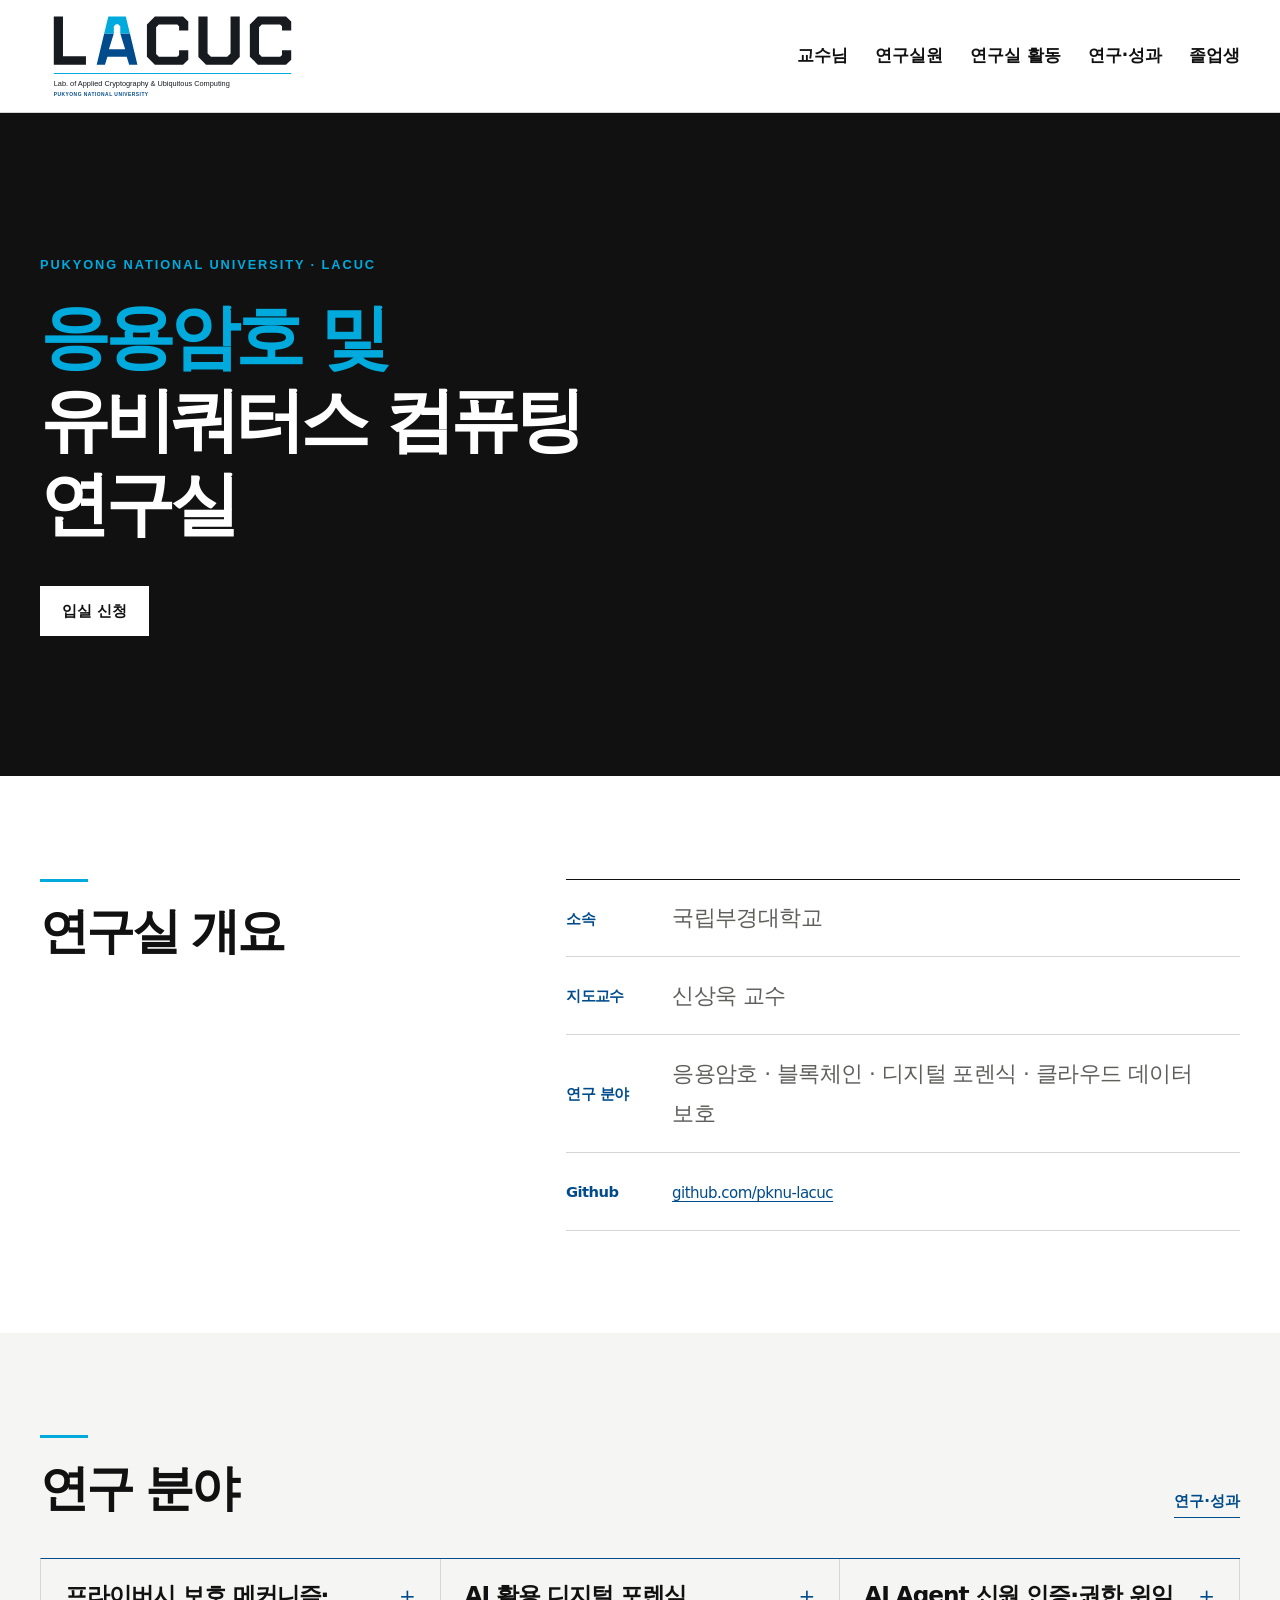
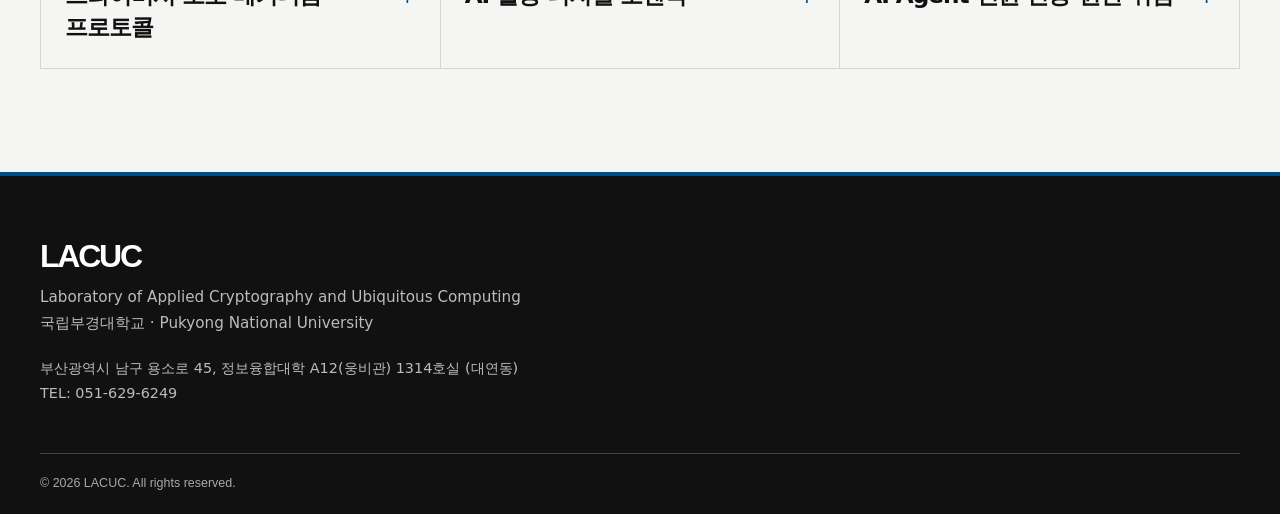
==== commit 600aae71: "fix(fe): 홈 연구 카드와 연구 설명 정렬 조정" ====
--- a/site/index.html
+++ b/site/index.html
@@ -57,7 +57,7 @@
           <div class="rule-list" aria-label="연구실 개요">
             <div class="row"><strong>소속</strong><span>국립부경대학교</span></div>
             <div class="row"><strong>지도교수</strong><span>신상욱 교수</span></div>
-            <div class="row"><strong>연구 분야</strong><span>프라이버시 보호 · AI 활용 디지털 포렌식 · AI Agent 신원 인증·권한 위임</span></div>
+            <div class="row"><strong>연구 분야</strong><span>응용암호 · 블록체인 · 디지털 포렌식 · 클라우드 데이터 보호</span></div>
             <div class="row"><strong>Github</strong><span><a href="https://github.com/pknu-lacuc" target="_blank" rel="noopener noreferrer" aria-label="LACUC Github, 새 창에서 열기">github.com/pknu-lacuc</a></span></div>
           </div>
         </div>
--- a/site/assets/style.css
+++ b/site/assets/style.css
@@ -86,10 +86,10 @@
 .rule-list a { color: var(--pknu-navy); font-size: .94rem; text-decoration: underline; text-underline-offset: .2em; overflow-wrap: anywhere; }
 
 .research-grid { display: grid; grid-template-columns: repeat(3, minmax(0, 1fr)); border-top: 1px solid var(--pknu-navy); border-left: 1px solid var(--line); }
-.research-card { min-height: 190px; display: flex; align-items: end; justify-content: space-between; gap: 1rem; padding: 2rem; border-right: 1px solid var(--line); border-bottom: 1px solid var(--line); transition: background .2s, color .2s; }
+.research-card { min-height: 110px; display: flex; align-items: baseline; justify-content: space-between; gap: 1rem; padding: 1.25rem 1.5rem; border-right: 1px solid var(--line); border-bottom: 1px solid var(--line); transition: background .2s, color .2s; }
 .research-card:hover { background: #f1f4f6; color: var(--pknu-navy); }
 .research-card h3 { margin: 0; font-size: 1.45rem; line-height: 1.35; letter-spacing: -.045em; }
-.research-card .card-corner { align-self: flex-start; color: var(--pknu-navy); font-size: 1.25rem; line-height: 1; }
+.research-card .card-corner { color: var(--pknu-navy); font-size: 1.25rem; line-height: 1; }
 
 .page-hero { border-bottom: 1px solid var(--ink); }
 .page-hero .container { padding-block: clamp(3.5rem, 6vw, 5.5rem); }
@@ -153,7 +153,7 @@
 .field-card:last-child { border-right: 1px solid var(--line); }
 .field-figure { margin: 0; border: 1px solid var(--line); background: var(--soft); }
 .field-figure img { width: 100%; height: auto; }
-.field-copy h3 { margin: 1.4rem 0 1rem; color: var(--pknu-navy); font-size: clamp(1.2rem, 1.7vw, 1.5rem); line-height: 1.4; letter-spacing: -.045em; }
+.field-copy h3 { min-height: 2.8em; margin: 1.4rem 0 1rem; color: var(--pknu-navy); font-size: clamp(1.2rem, 1.7vw, 1.5rem); line-height: 1.4; letter-spacing: -.045em; }
 .field-copy ul { margin: 0; padding-left: 1.2rem; color: var(--muted); font-size: .95rem; line-height: 1.75; }
 .field-copy li + li { margin-top: .8rem; }
 .field-copy li::marker { color: var(--pknu-cyan); }
@@ -195,6 +195,7 @@
   .field-card { border-right: 1px solid var(--line); border-bottom: 1px solid var(--line); }
   .field-card:last-child { border-bottom: 0; }
   .field-figure { max-width: 640px; }
+  .field-copy h3 { min-height: 0; }
 }
 
 @media (max-width: 640px) {
@@ -206,7 +207,7 @@
   .section-head .text-link { margin-top: 1.3rem; }
   .research-grid, .member-grid, .alumni-grid { grid-template-columns: 1fr; }
   .gallery-grid { grid-template-columns: 1fr; }
-  .research-card { min-height: 145px; padding: 1.5rem; }
+  .research-card { min-height: 0; padding: 1.1rem 1.25rem; }
   .member-card { grid-template-columns: 38% 1fr; }
   .member-card .photo-placeholder { min-height: 230px; }
   .member-card > img { min-height: 230px; }
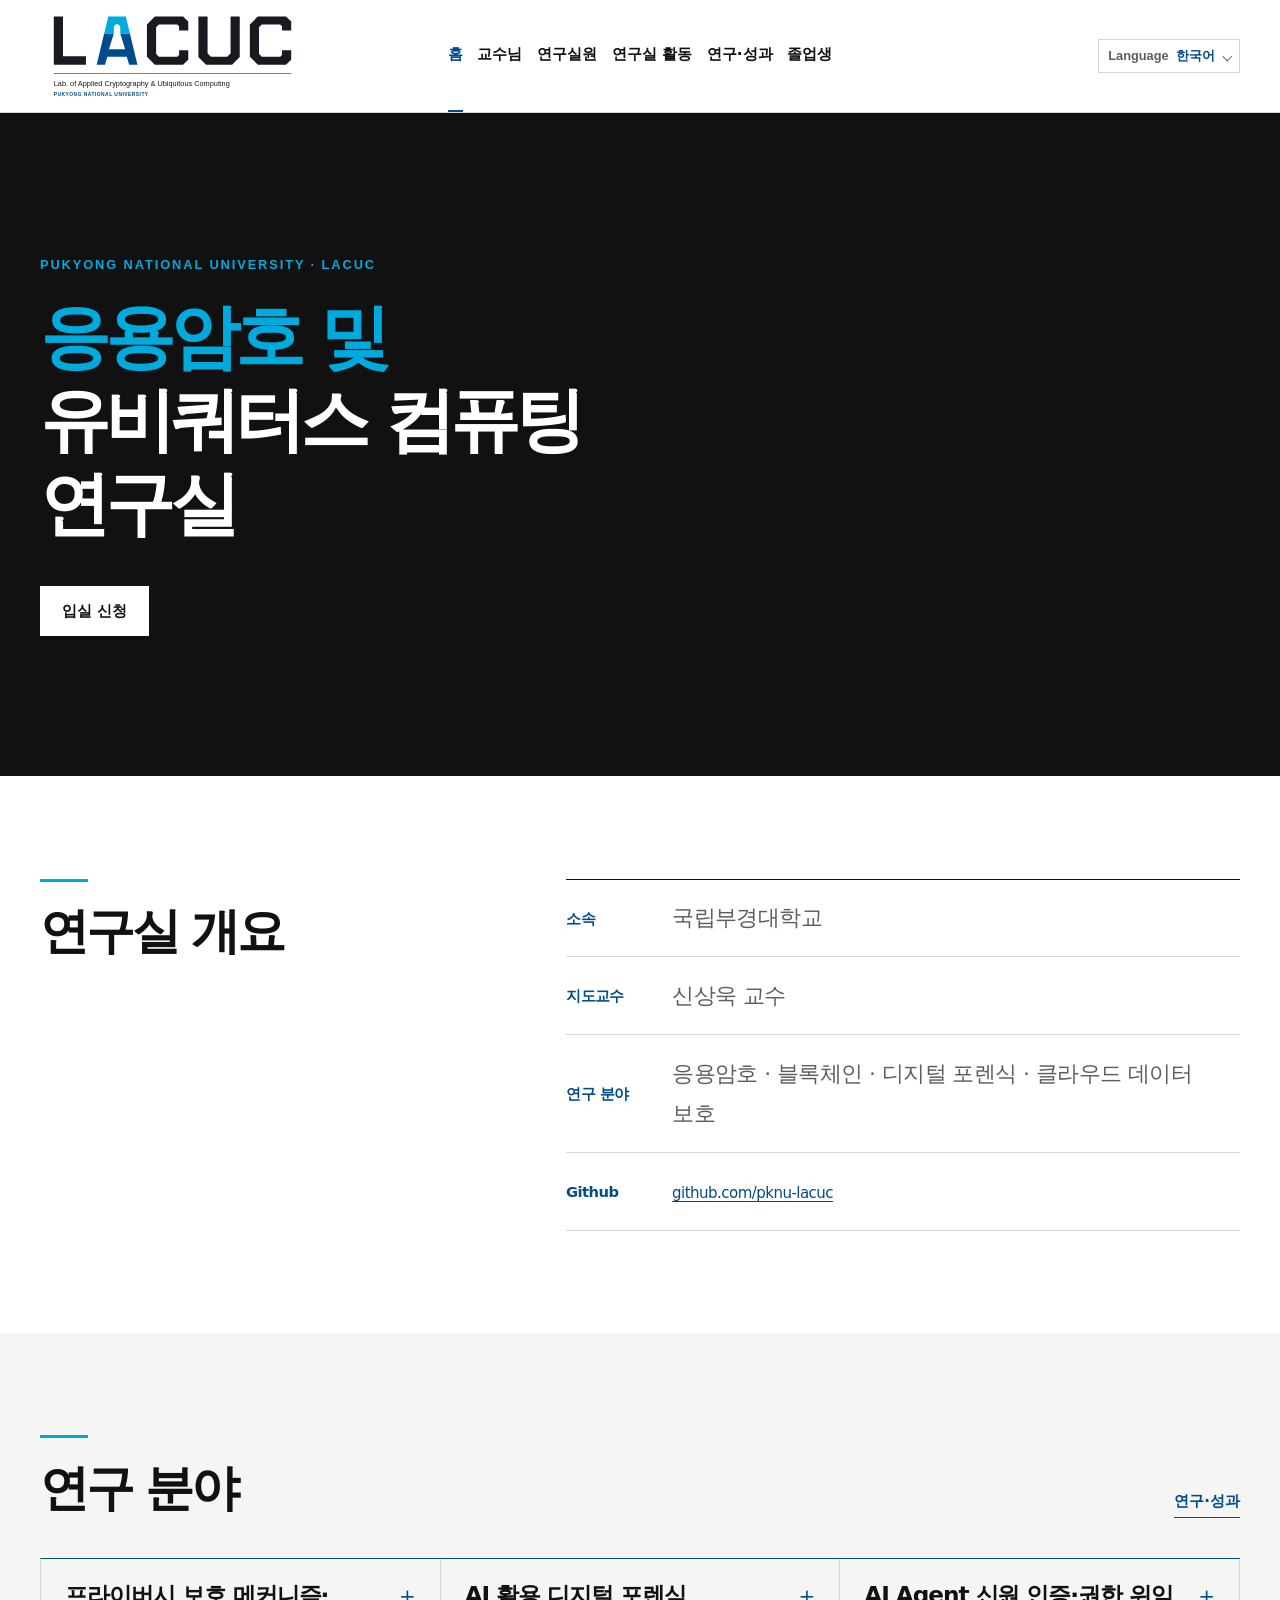
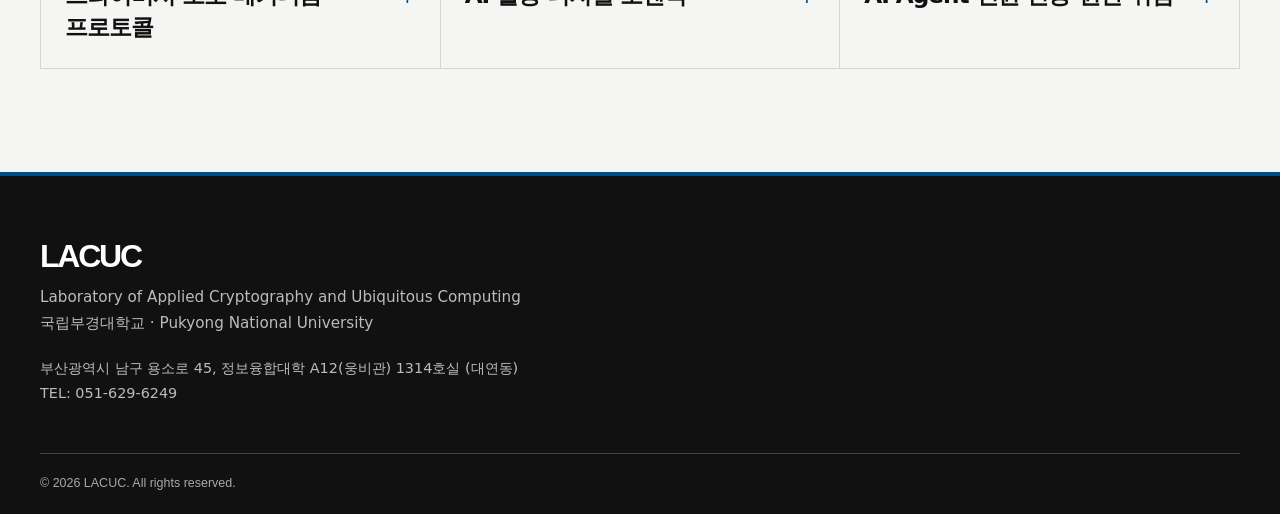
==== commit 287773ec: "feat(fe): 영문 페이지와 연구 분야 시각화 개선 교수 학력의 학과명을 전자계산학과로 정정한다.  연구 분야 제목을 가운데 정렬하고 세 그림을 직관적인 흐름도로 다시 그린다." ====
--- a/site/index.html
+++ b/site/index.html
@@ -31,12 +31,14 @@
       <a class="brand" href="index.html" aria-label="LACUC 홈으로 이동"><img src="assets/brand/05-signature.svg" alt="" width="265" height="103"></a>
       <button class="menu-toggle" type="button" aria-label="메뉴 열기" aria-controls="site-nav" aria-expanded="false"><span aria-hidden="true"></span></button>
       <nav class="site-nav" id="site-nav" aria-label="주 메뉴">
+        <a href="index.html" aria-current="page">홈</a>
         <a href="professor.html">교수님</a>
         <a href="members.html">연구실원</a>
         <a href="activities.html">연구실 활동</a>
         <a href="research.html">연구·성과</a>
         <a href="alumni.html">졸업생</a>
       </nav>
+      <details class="language-switch"><summary aria-label="Language: 한국어"><span class="language-label">Language</span><strong>한국어</strong></summary><div class="language-options"><a href="index.html" lang="ko" aria-current="page">한국어</a><a href="en/index.html" lang="en">English</a></div></details>
     </div>
   </header>
   <main id="main">
--- a/site/assets/style.css
+++ b/site/assets/style.css
@@ -44,12 +44,21 @@
 
 .container { width: min(calc(100% - 3rem), var(--max)); margin-inline: auto; }
 .site-header { position: relative; z-index: 20; background: var(--paper); border-bottom: 1px solid var(--line); }
-.header-inner { min-height: 112px; display: flex; align-items: center; justify-content: space-between; gap: 2rem; }
+.header-inner { min-height: 112px; display: grid; grid-template-columns: minmax(0, 1fr) auto minmax(0, 1fr); align-items: center; gap: 1rem; }
 .brand { display: inline-flex; align-items: center; line-height: 1; flex: none; }
 .brand img { width: 265px; height: auto; }
-.site-nav { display: flex; align-items: center; gap: clamp(1rem, 2.1vw, 2.5rem); }
-.site-nav a { display: inline-flex; align-items: center; min-height: 112px; border-bottom: 2px solid transparent; font-size: 1.06rem; font-weight: 600; white-space: nowrap; }
+.site-nav { display: flex; align-items: center; justify-self: center; gap: clamp(.65rem, 1.15vw, 1.25rem); }
+.site-nav a { display: inline-flex; align-items: center; min-height: 112px; border-bottom: 2px solid transparent; font-size: .94rem; font-weight: 600; white-space: nowrap; }
 .site-nav a:hover, .site-nav a[aria-current="page"] { border-bottom-color: var(--pknu-navy); color: var(--pknu-navy); }
+.language-switch { position: relative; justify-self: end; border: 1px solid var(--line); background: var(--paper); color: var(--muted); font-family: Arial, "Noto Sans KR", sans-serif; font-size: .8rem; font-weight: 700; white-space: nowrap; }
+.language-switch summary { display: flex; align-items: center; gap: .45rem; padding: .35rem .55rem; list-style: none; cursor: pointer; }
+.language-switch summary::-webkit-details-marker { display: none; }
+.language-switch summary::after { width: .35rem; height: .35rem; margin-left: .1rem; border-right: 1px solid currentColor; border-bottom: 1px solid currentColor; content: ""; transform: rotate(45deg); }
+.language-switch[open] summary::after { transform: rotate(225deg); }
+.language-switch strong { color: var(--pknu-navy); }
+.language-options { position: absolute; z-index: 30; top: calc(100% + .3rem); right: -1px; min-width: calc(100% + 2px); padding: .2rem; border: 1px solid var(--line); background: var(--paper); box-shadow: 0 12px 24px rgba(0,0,0,.1); }
+.language-options a { display: block; padding: .35rem .55rem; }
+.language-options a:hover, .language-options a[aria-current="page"] { background: #f1f4f6; color: var(--pknu-navy); }
 .menu-toggle { display: none; width: 44px; height: 44px; align-items: center; justify-content: center; border: 1px solid var(--line); background: var(--paper); color: var(--ink); cursor: pointer; }
 .menu-toggle span, .menu-toggle span::before, .menu-toggle span::after { display: block; width: 18px; height: 1.5px; background: currentColor; content: ""; position: relative; }
 .menu-toggle span::before { position: absolute; top: -6px; }
@@ -130,7 +139,7 @@
 .member-card { display: grid; grid-template-columns: 42% 1fr; border: 1px solid var(--line); background: var(--paper); }
 .member-card .photo-placeholder { min-height: 280px; display: grid; place-items: center; background: var(--soft); border-right: 1px dashed var(--line); color: #777; text-align: center; font-size: .9rem; }
 .member-card > img { width: 100%; height: 100%; min-height: 280px; object-fit: cover; }
-.member-card .card-body { padding: 1.4rem; }
+.member-card .card-body { min-width: 0; padding: 1.4rem; }
 .member-card h3 { margin: 0 0 .4rem; font-size: 1.1rem; }
 .member-name-row { display: flex; align-items: baseline; gap: .45rem; margin-bottom: .4rem; }
 .member-name-row h3 { margin: 0; white-space: nowrap; }
@@ -153,7 +162,7 @@
 .field-card:last-child { border-right: 1px solid var(--line); }
 .field-figure { margin: 0; border: 1px solid var(--line); background: var(--soft); }
 .field-figure img { width: 100%; height: auto; }
-.field-copy h3 { min-height: 2.8em; margin: 1.4rem 0 1rem; color: var(--pknu-navy); font-size: clamp(1.2rem, 1.7vw, 1.5rem); line-height: 1.4; letter-spacing: -.045em; }
+.field-copy h3 { min-height: 2.8em; margin: 1.4rem 0 1rem; color: var(--pknu-navy); font-size: clamp(1.2rem, 1.7vw, 1.5rem); line-height: 1.4; letter-spacing: -.045em; text-align: center; }
 .field-copy ul { margin: 0; padding-left: 1.2rem; color: var(--muted); font-size: .95rem; line-height: 1.75; }
 .field-copy li + li { margin-top: .8rem; }
 .field-copy li::marker { color: var(--pknu-cyan); }
@@ -174,11 +183,15 @@
 .footer-contact a { color: inherit; text-decoration: none; }
 .footer-bottom { display: flex; justify-content: space-between; gap: 1rem; padding-block: 1.2rem; border-top: 1px solid #444; color: #a9a9a9; font-family: Arial, sans-serif; font-size: .78rem; }
 
-@media (max-width: 960px) {
-  .header-inner { min-height: 84px; }
+@media (max-width: 1200px) {
   .brand img { width: 205px; }
-  .menu-toggle { display: inline-flex; }
-  .site-nav { display: none; position: absolute; top: 84px; left: 0; right: 0; padding: .5rem 1.5rem 1.4rem; background: var(--paper); border-bottom: 1px solid var(--ink); box-shadow: 0 18px 25px rgba(0,0,0,.06); }
+}
+
+@media (max-width: 1090px) {
+  .header-inner { min-height: 84px; grid-template-columns: minmax(0, 1fr) auto auto; gap: .75rem; }
+  .language-switch { grid-column: 2; grid-row: 1; }
+  .menu-toggle { display: inline-flex; grid-column: 3; grid-row: 1; }
+  .site-nav { display: none; position: absolute; top: 84px; left: 0; right: 0; width: 100%; justify-self: stretch; padding: .5rem 1.5rem 1.4rem; background: var(--paper); border-bottom: 1px solid var(--ink); box-shadow: 0 18px 25px rgba(0,0,0,.06); }
   .site-nav.open { display: grid; gap: 0; }
   .site-nav a { min-height: 52px; border-bottom: 1px solid var(--line); }
   .site-nav a[aria-current="page"] { border-bottom-color: var(--ink); }
@@ -200,9 +213,12 @@
 
 @media (max-width: 640px) {
   .container { width: min(calc(100% - 2rem), var(--max)); }
-  .brand img { width: 180px; }
+  .brand img { width: clamp(140px, 38vw, 180px); }
+  .language-switch .language-label { display: none; }
   .hero-inner { padding-block: 6rem 5rem; }
   .hero h1 { font-size: clamp(2.35rem, 9vw, 3.5rem); }
+  html[lang="en"] .hero-inner { padding-block: 4.5rem 4rem; }
+  html[lang="en"] .hero h1 { font-size: clamp(1.95rem, 8vw, 2.8rem); letter-spacing: -.055em; }
   .section-head, .subsection-head { display: block; }
   .section-head .text-link { margin-top: 1.3rem; }
   .research-grid, .member-grid, .alumni-grid { grid-template-columns: 1fr; }
@@ -211,6 +227,8 @@
   .member-card { grid-template-columns: 38% 1fr; }
   .member-card .photo-placeholder { min-height: 230px; }
   .member-card > img { min-height: 230px; }
+  html[lang="en"] .member-name-row { display: block; }
+  html[lang="en"] .member-card .member-role { white-space: normal; }
   .member-card dl div { display: block; }
   .member-card dt { margin-bottom: .1rem; }
   .timeline-item { grid-template-columns: 1fr; gap: .3rem; }
@@ -220,6 +238,8 @@
 }
 
 @media (max-width: 480px) {
+  .header-inner { gap: .4rem; }
+  .language-switch summary { padding: .25rem .3rem; }
   .member-card { grid-template-columns: 35% 1fr; }
   .member-card .card-body { padding: 1rem; }
   .member-card .member-interests { font-size: .75rem; letter-spacing: -.01em; }
